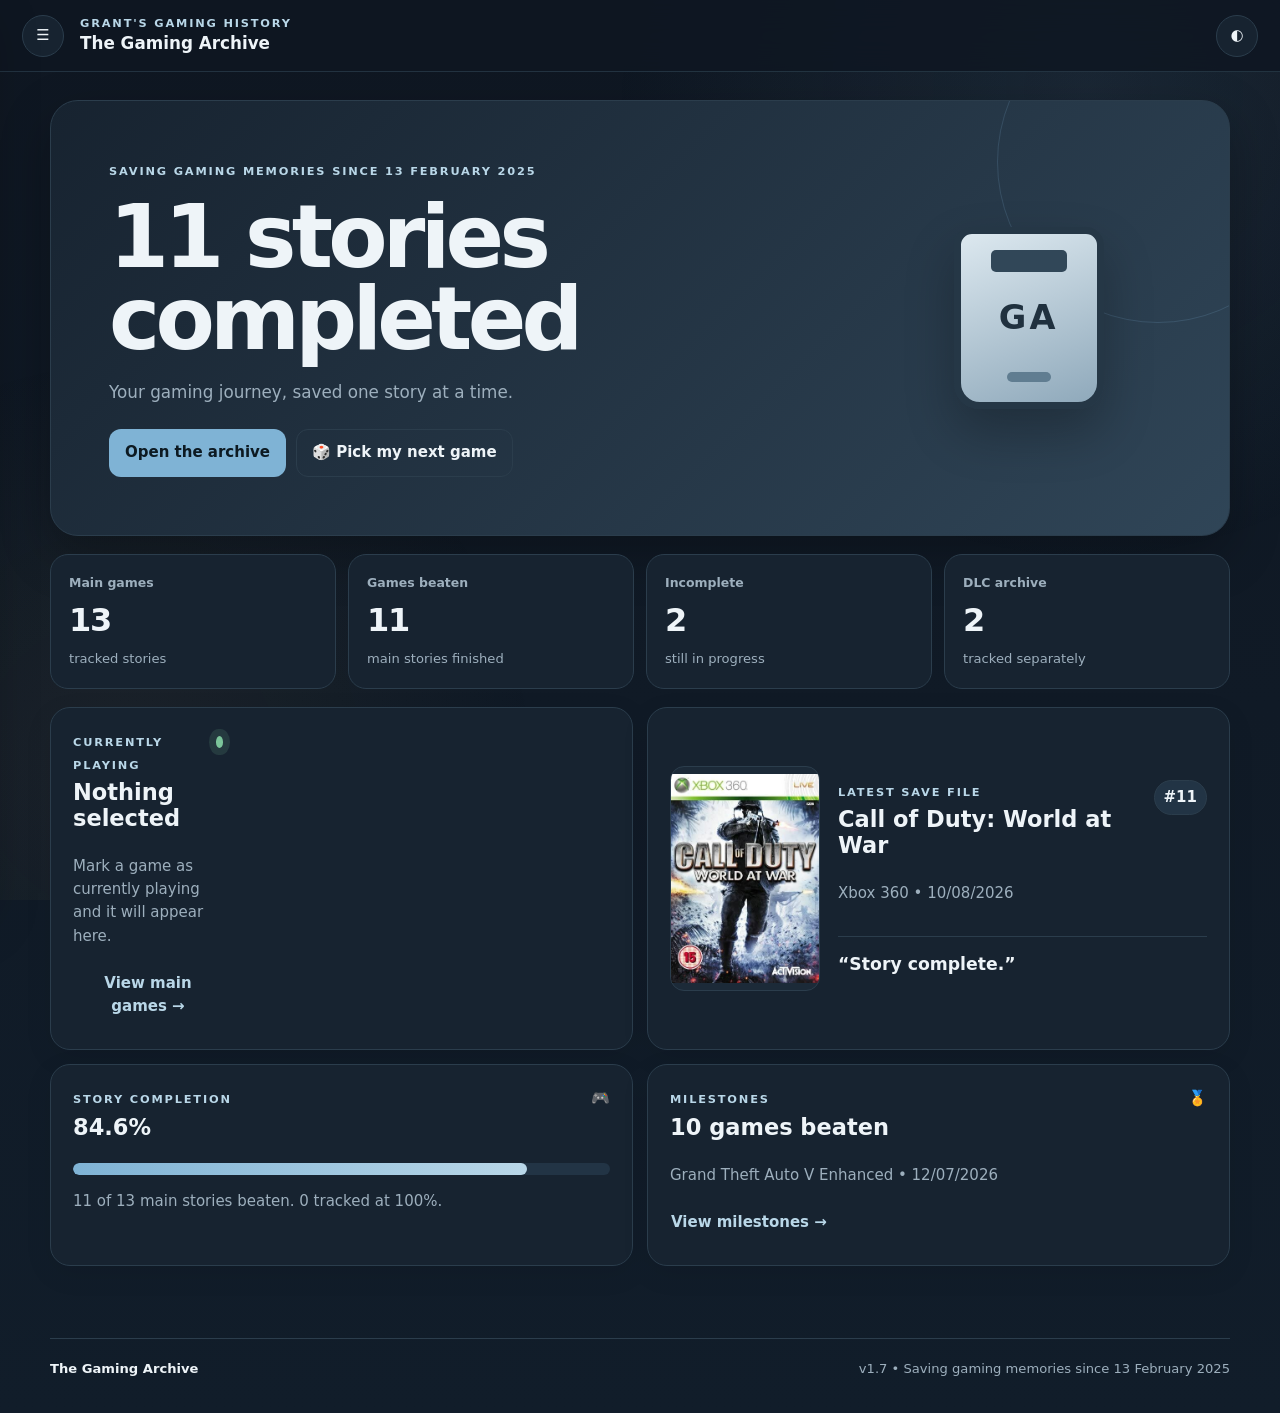
==== index.html @ 4451a650 "Add files via upload" ====
<!doctype html>
<html lang="en">
<head>
  <meta charset="utf-8">
  <meta name="viewport" content="width=device-width,initial-scale=1,viewport-fit=cover">
  <meta name="theme-color" content="#0f1722">
  <meta name="apple-mobile-web-app-capable" content="yes">
  <meta name="apple-mobile-web-app-status-bar-style" content="black-translucent">
  <meta name="apple-mobile-web-app-title" content="Gaming Archive">
  <meta name="description" content="Grant's personal gaming history, completions, memories and milestones.">
  <title>The Gaming Archive v1.7</title>
  <link rel="manifest" href="./manifest.webmanifest">
  <link rel="icon" href="./icon-192.png">
  <link rel="apple-touch-icon" href="./icon-192.png">
  <link rel="stylesheet" href="./styles.css">
</head>
<body>
<div class="ambient"></div>
<header class="topbar">
  <button id="menuBtn" class="round-btn" aria-label="Open menu">☰</button>
  <div class="brand">
    <span>GRANT'S GAMING HISTORY</span>
    <strong>The Gaming Archive</strong>
  </div>
  <button id="themeBtn" class="round-btn" aria-label="Toggle theme">◐</button>
</header>

<aside id="drawer" class="drawer" aria-label="Archive navigation">
  <div class="drawer-head"><span class="drawer-icon">💾</span><div><strong>The Gaming Archive</strong><small>Version 1.7</small></div></div>
  <button data-page="home">🕹️ Archive Home</button>
  <button data-page="games">🎮 Main Games</button>
  <button data-page="dlc">🧩 DLC Archive</button>
  <button data-page="progress">📈 Progress Centre</button>
  <button data-page="milestones">🏅 Milestones</button>
  <button data-page="timeline">📅 Completion Timeline</button>
  <button data-page="memory">💾 Memory Card</button>
  <button data-page="hall">⭐ Hall of Fame</button>
  <button data-page="roulette">🎲 Backlog Roulette</button>
  <button data-page="add">＋ Add / Update</button>
  <button data-page="backup">⚙️ Backup & Sync</button>
</aside>
<div id="scrim" class="scrim"></div>

<main>
  <section id="home" class="page active">
    <article class="hero reveal">
      <div class="hero-copy">
        <span class="eyebrow">SAVING GAMING MEMORIES SINCE 13 FEBRUARY 2025</span>
        <h1><span id="headlineBeaten">0</span> stories completed</h1>
        <p id="headlineCopy">Your gaming journey, saved one story at a time.</p>
        <div class="hero-actions">
          <button class="primary-btn" data-go="games">Open the archive</button>
          <button class="ghost-btn" data-go="roulette">🎲 Pick my next game</button>
        </div>
      </div>
      <div class="hero-emblem" aria-hidden="true"><div class="memory-card-mark"><span>GA</span><i></i></div></div>
    </article>

    <div class="stat-grid reveal">
      <article><small>Main games</small><strong id="mainCount">0</strong><span>tracked stories</span></article>
      <article><small>Games beaten</small><strong id="beatenCount">0</strong><span>main stories finished</span></article>
      <article><small>Incomplete</small><strong id="incompleteCount">0</strong><span>still in progress</span></article>
      <article><small>DLC archive</small><strong id="dlcCount">0</strong><span>tracked separately</span></article>
    </div>

    <div class="home-grid reveal">
      <article class="panel focus-panel home-feature-card">
        <div id="playingCoverWrap" class="home-cover-wrap hidden"><img id="playingCover" class="home-cover" alt=""></div>
        <div class="home-feature-copy">
          <div class="panel-head"><div><span class="eyebrow">CURRENTLY PLAYING</span><h2 id="playingTitle">Nothing selected</h2></div><span class="status-dot live"></span></div>
          <p id="playingMeta" class="muted">Mark a game as currently playing and it will appear here.</p>
          <button class="text-btn" data-go="games">View main games →</button>
        </div>
      </article>

      <article class="panel save-panel home-feature-card">
        <div id="latestSaveCoverWrap" class="home-cover-wrap hidden"><img id="latestSaveCover" class="home-cover" alt=""></div>
        <div class="home-feature-copy">
          <div class="panel-head"><div><span class="eyebrow">LATEST SAVE FILE</span><h2 id="latestSaveTitle">No completed game yet</h2></div><span class="save-chip" id="latestSaveNumber">#—</span></div>
          <p id="latestSaveMeta" class="muted"></p>
          <blockquote id="latestSaveQuote">Story complete.</blockquote>
        </div>
      </article>
    </div>

    <div class="home-grid reveal">
      <article class="panel">
        <div class="panel-head"><div><span class="eyebrow">STORY COMPLETION</span><h2 id="homeCompletionPct">0%</h2></div><span>🎮</span></div>
        <div class="progress-track"><i id="homeCompletionBar"></i></div>
        <p id="homeCompletionText" class="muted"></p>
      </article>
      <article class="panel">
        <div class="panel-head"><div><span class="eyebrow">MILESTONES</span><h2 id="homeMilestoneTitle">First game beaten</h2></div><span>🏅</span></div>
        <p id="homeMilestoneMeta" class="muted"></p>
        <button class="text-btn" data-go="milestones">View milestones →</button>
      </article>
    </div>
  </section>

  <section id="games" class="page">
    <div class="page-title"><div><span class="eyebrow">THE PLAYER</span><h1>Main Games</h1><p>Only main games count towards story totals, milestones and Save Files.</p></div></div>
    <div class="toolbar">
      <input id="gameSearch" type="search" placeholder="Search games, series or platform…" aria-label="Search main games">
      <select id="gameStatusFilter" aria-label="Filter by status"><option value="">All statuses</option><option>Beaten</option><option>Incomplete</option><option>Not Started</option><option>Completed</option></select>
    </div>
    <div id="platformTabs" class="platform-tabs"></div>
    <div id="gameSections"></div>
  </section>

  <section id="dlc" class="page">
    <div class="page-title"><div><span class="eyebrow">SEPARATE FROM MAIN GAME STATS</span><h1>DLC Archive</h1><p>Expansions and add-ons live here and never inflate your main-game totals.</p></div></div>
    <div id="dlcSummary" class="stat-grid compact"></div>
    <div id="dlcList" class="card-list"></div>
  </section>

  <section id="progress" class="page">
    <div class="page-title"><div><span class="eyebrow">THE NUMBERS BEHIND THE JOURNEY</span><h1>Progress Centre</h1><p>Story progress, platforms, formats, franchises and yearly completions.</p></div></div>
    <div class="progress-layout">
      <article class="panel big-metric"><span class="eyebrow">STORY COMPLETION</span><div class="ring" id="completionRing"><div><strong id="progressPct">0%</strong><span>beaten</span></div></div><p id="progressStoryText" class="muted"></p></article>
      <article class="panel"><span class="eyebrow">DLC PROGRESS</span><h2 id="dlcPct">0%</h2><div class="progress-track"><i id="dlcProgressBar"></i></div><p id="dlcProgressText" class="muted"></p></article>
    </div>
    <article class="panel chart-panel"><div class="panel-head"><div><span class="eyebrow">PLATFORM PROGRESS</span><h2>Main stories by platform</h2></div></div><div id="platformChart" class="bar-chart"></div></article>
    <div class="progress-layout">
      <article class="panel chart-panel"><span class="eyebrow">COMPLETIONS BY YEAR</span><h2>Stories finished</h2><div id="yearChart" class="bar-chart"></div></article>
      <article class="panel chart-panel"><span class="eyebrow">FORMAT MIX</span><h2>Physical vs digital</h2><div id="formatDonut" class="donut-wrap"></div></article>
    </div>
    <article class="panel chart-panel"><span class="eyebrow">FRANCHISE PROGRESS</span><h2>Series completion</h2><div id="franchiseChart" class="franchise-chart"></div></article>
  </section>

  <section id="milestones" class="page">
    <div class="page-title"><div><span class="eyebrow">STORIES WORTH MARKING</span><h1>Milestones</h1><p>Milestones use main games only. DLC never counts towards them.</p></div></div>
    <div id="milestoneList" class="milestone-grid"></div>
  </section>

  <section id="timeline" class="page">
    <div class="page-title"><div><span class="eyebrow">ROLL THE CREDITS</span><h1>Completion Timeline</h1><p>Every main story completion in date order.</p></div></div>
    <div id="timelineList" class="timeline"></div>
  </section>

  <section id="memory" class="page">
    <div class="page-title"><div><span class="eyebrow">THE MOMENTS THAT STAY</span><h1>Memory Card</h1><p>Not every game needs a memory slot. Only the ones you want to remember.</p></div></div>
    <div id="memoryList" class="memory-grid"></div>
  </section>

  <section id="hall" class="page">
    <div class="page-title"><div><span class="eyebrow">THE VERY BEST</span><h1>Hall of Fame</h1><p>Games that genuinely earned a permanent place in your gaming story.</p></div></div>
    <div id="hallList" class="hall-grid"></div>
  </section>

  <section id="roulette" class="page">
    <div class="page-title"><div><span class="eyebrow">CAN'T PICK?</span><h1>Backlog Roulette</h1><p>Let the archive choose from your unfinished main games.</p></div></div>
    <article class="roulette-card panel">
      <div class="roulette-orb">🎲</div>
      <span class="eyebrow">YOUR NEXT ADVENTURE</span>
      <h2 id="rouletteTitle">Ready when you are.</h2>
      <p id="rouletteMeta" class="muted">The draw only uses unfinished main games.</p>
      <button id="rouletteBtn" class="primary-btn">Roll the archive</button>
    </article>
  </section>

  <section id="add" class="page">
    <div class="page-title"><div><span class="eyebrow">LOCAL APP EDITS</span><h1>Add / Update</h1><p>Changes are saved on this device. Export a backup whenever you want to keep a copy.</p></div></div>
    <article class="panel form-panel">
      <form id="entryForm">
        <div class="form-grid">
          <label>Entry type<select name="type" id="entryType"><option value="game">Main Game</option><option value="dlc">DLC</option></select></label>
          <label>Title<input name="title" required placeholder="Game or DLC title"></label>
          <label>Series<input name="series" placeholder="e.g. Call of Duty"></label>
          <label>Platform<input name="platform" required placeholder="e.g. Xbox 360"></label>
          <label id="familyLabel">Platform family<select name="family"><option>PlayStation</option><option>Xbox</option><option>PC</option><option>Nintendo</option><option>Other</option></select></label>
          <label id="formatLabel">Format<select name="format"><option>Digital</option><option>Disc</option><option>Disc (PS4 Disc)</option><option>Not recorded</option></select></label>
          <label>Status<select name="status"><option>Not Started</option><option>Incomplete</option><option>Beaten</option><option>Completed</option></select></label>
          <label id="startedLabel">Started date<input name="startedDate" type="date"></label>
          <label>Completed date<input name="completedDate" type="date"></label>
          <label id="playingLabel" class="check-label"><input name="currentlyPlaying" type="checkbox"> Currently playing</label>
          <label id="parentLabel" class="hidden">Parent game<select name="parentGame" id="parentGameSelect"></select></label>
        </div>
        <label>Notes<textarea name="notes" rows="4" placeholder="Anything worth remembering…"></textarea></label>
        <div class="form-actions"><button class="primary-btn" type="submit">Save entry</button><button id="clearEntryForm" class="ghost-btn" type="button">Clear</button></div>
      </form>
    </article>
  </section>

  <section id="backup" class="page">
    <div class="page-title"><div><span class="eyebrow">KEEP YOUR ARCHIVE SAFE</span><h1>Backup & Sync</h1><p>The app works offline and stores edits locally in this browser.</p></div></div>
    <div class="backup-grid">
      <article class="panel"><span class="eyebrow">EXPORT</span><h2>Archive backup</h2><p class="muted">Download your full Gaming Archive as JSON.</p><button id="exportBtn" class="primary-btn">Export JSON</button></article>
      <article class="panel"><span class="eyebrow">IMPORT</span><h2>Restore backup</h2><p class="muted">Load a previously exported Gaming Archive backup.</p><label class="file-btn">Choose JSON<input id="importFile" type="file" accept="application/json,.json"></label></article>
      <article class="panel danger-panel"><span class="eyebrow">RESET</span><h2>Restore Version 1.7</h2><p class="muted">Removes local changes and reloads the original archive bundled with this version.</p><button id="resetBtn" class="danger-btn">Reset local archive</button></article>
    </div>
  </section>
</main>

<dialog id="gameDialog" class="game-dialog"><button class="dialog-close" aria-label="Close">×</button><div id="dialogContent"></div></dialog>
<div id="toast" class="toast" role="status"></div>

<footer><strong>The Gaming Archive</strong><span>v1.7 • Saving gaming memories since 13 February 2025</span></footer>

<script src="./data.js"></script>
<script src="./app.js"></script>
</body>
</html>
---- styles.css ----
:root{
  --bg:#0f1722;--bg2:#111d2a;--surface:#172330;--surface2:#1c2a38;--surface3:#223445;
  --text:#eef4f8;--muted:#9dafbd;--line:#2b3d4c;--accent:#7fb3d5;--accent2:#b9d7e8;
  --gold:#d7b46a;--good:#7bc59a;--warn:#e7c56d;--danger:#de7e7e;--shadow:0 18px 50px rgba(0,0,0,.26);
  --ps:#4c7fc7;--xbox:#69a85a;--pc:#9b84c7;--nintendo:#c96060;--other:#7d8b97;
}
body.light{
  --bg:#eef3f6;--bg2:#e5edf2;--surface:#ffffff;--surface2:#f6f9fb;--surface3:#edf3f6;
  --text:#162432;--muted:#617383;--line:#d6e0e7;--accent:#3e7599;--accent2:#5f8eac;
  --gold:#98752d;--shadow:0 14px 34px rgba(44,64,79,.12)
}
*{box-sizing:border-box}html{scroll-behavior:smooth}body{margin:0;background:linear-gradient(180deg,var(--bg),var(--bg2));color:var(--text);font:15px/1.55 Inter,ui-sans-serif,system-ui,-apple-system,BlinkMacSystemFont,"Segoe UI",sans-serif;min-height:100vh}
button,input,select,textarea{font:inherit}.ambient{position:fixed;inset:0;pointer-events:none;background:radial-gradient(circle at 85% 10%,rgba(127,179,213,.10),transparent 35%),radial-gradient(circle at 10% 85%,rgba(215,180,106,.06),transparent 30%);z-index:-1}
.topbar{position:sticky;top:0;z-index:30;height:72px;display:flex;align-items:center;gap:16px;padding:0 22px;background:color-mix(in srgb,var(--bg) 86%,transparent);backdrop-filter:blur(16px);border-bottom:1px solid color-mix(in srgb,var(--line) 74%,transparent)}
.brand{display:flex;flex-direction:column;line-height:1.15}.brand span,.eyebrow{font-size:.71rem;font-weight:800;letter-spacing:.16em;color:var(--accent2)}.brand strong{font-size:1.05rem;margin-top:4px}.round-btn{width:42px;height:42px;border-radius:50%;border:1px solid var(--line);background:var(--surface);color:var(--text);cursor:pointer}.topbar .round-btn:last-child{margin-left:auto}
.drawer{position:fixed;z-index:50;top:0;bottom:0;left:0;width:min(330px,86vw);padding:18px;background:var(--surface);border-right:1px solid var(--line);box-shadow:var(--shadow);transform:translateX(-105%);transition:.25s ease;overflow:auto}.drawer.open{transform:none}.drawer-head{display:flex;align-items:center;gap:12px;padding:8px 8px 18px;border-bottom:1px solid var(--line);margin-bottom:12px}.drawer-icon{font-size:1.7rem}.drawer-head div{display:flex;flex-direction:column}.drawer-head small{color:var(--muted);margin-top:2px}.drawer button{width:100%;text-align:left;border:0;background:transparent;color:var(--text);padding:12px 13px;border-radius:12px;cursor:pointer;margin:2px 0}.drawer button:hover,.drawer button.active{background:var(--surface3)}
.scrim{position:fixed;inset:0;background:rgba(0,0,0,.5);z-index:40;opacity:0;pointer-events:none;transition:.2s}.scrim.show{opacity:1;pointer-events:auto}
main{width:min(1180px,calc(100% - 32px));margin:28px auto 72px}.page{display:none}.page.active{display:block}.page-title{display:flex;align-items:flex-end;justify-content:space-between;gap:20px;margin:10px 0 22px}.page-title h1{font-size:clamp(2rem,6vw,3.6rem);letter-spacing:-.04em;margin:.15em 0 .15em}.page-title p{color:var(--muted);max-width:720px;margin:0}
.hero{display:grid;grid-template-columns:1.45fr .55fr;gap:28px;align-items:center;padding:clamp(28px,5vw,58px);background:linear-gradient(135deg,var(--surface),color-mix(in srgb,var(--surface2) 80%,var(--accent) 20%));border:1px solid var(--line);border-radius:28px;box-shadow:var(--shadow);overflow:hidden;position:relative}.hero:after{content:"";position:absolute;width:320px;height:320px;border:1px solid color-mix(in srgb,var(--accent) 18%,transparent);border-radius:50%;right:-90px;top:-100px}.hero h1{font-size:clamp(2.5rem,7vw,5.4rem);line-height:.95;letter-spacing:-.055em;margin:.16em 0 .22em;max-width:760px}.hero p{max-width:620px;color:var(--muted);font-size:1.05rem}.hero-actions{display:flex;gap:10px;flex-wrap:wrap;margin-top:24px}.hero-emblem{display:grid;place-items:center;min-height:220px;position:relative;z-index:1}.memory-card-mark{width:150px;height:182px;border-radius:18px 18px 26px 26px;background:linear-gradient(160deg,#dce8ef,#8fa9bb);border:7px solid #253746;box-shadow:0 24px 50px rgba(0,0,0,.24);position:relative;display:grid;place-items:center;color:#20313f;font-weight:900;font-size:2.1rem;letter-spacing:.1em}.memory-card-mark:before{content:"";position:absolute;top:16px;width:76px;height:22px;border-radius:5px;background:#314758}.memory-card-mark i{position:absolute;bottom:20px;width:44px;height:10px;border-radius:8px;background:#607d91}
.primary-btn,.ghost-btn,.danger-btn,.text-btn,.file-btn{border-radius:12px;padding:11px 15px;cursor:pointer;font-weight:800;border:1px solid transparent;display:inline-flex;align-items:center;justify-content:center;gap:8px;text-decoration:none}.primary-btn{background:var(--accent);color:#0d1a22}.ghost-btn{background:transparent;color:var(--text);border-color:var(--line)}.danger-btn{background:color-mix(in srgb,var(--danger) 20%,var(--surface));color:var(--danger);border-color:color-mix(in srgb,var(--danger) 40%,var(--line))}.text-btn{background:transparent;color:var(--accent2);padding:8px 0}.file-btn{background:var(--surface3);border-color:var(--line);color:var(--text);width:max-content}.file-btn input{display:none}
.stat-grid{display:grid;grid-template-columns:repeat(4,1fr);gap:12px;margin:18px 0}.stat-grid article{background:var(--surface);border:1px solid var(--line);border-radius:18px;padding:18px;display:flex;flex-direction:column}.stat-grid small{color:var(--muted);font-weight:700}.stat-grid strong{font-size:2rem;letter-spacing:-.04em;margin:4px 0}.stat-grid span{font-size:.82rem;color:var(--muted)}.stat-grid.compact{grid-template-columns:repeat(3,1fr)}
.home-grid,.progress-layout,.backup-grid{display:grid;grid-template-columns:repeat(2,1fr);gap:14px;margin:14px 0}.backup-grid{grid-template-columns:repeat(3,1fr)}.panel{background:var(--surface);border:1px solid var(--line);border-radius:20px;padding:22px;box-shadow:0 8px 28px rgba(0,0,0,.08)}.panel-head{display:flex;justify-content:space-between;align-items:flex-start;gap:14px}.panel h2{margin:.18em 0 .35em;line-height:1.15}.muted{color:var(--muted)}.status-dot{width:12px;height:12px;border-radius:50%;background:var(--muted);margin-top:6px}.status-dot.live{background:var(--good);box-shadow:0 0 0 7px color-mix(in srgb,var(--good) 14%,transparent)}.save-chip{border:1px solid var(--line);background:var(--surface3);padding:5px 9px;border-radius:999px;font-weight:800}.save-panel blockquote{margin:16px 0 0;padding:14px 0 0;border-top:1px solid var(--line);font-size:1.08rem;font-weight:800}.progress-track{height:12px;border-radius:999px;background:var(--surface3);overflow:hidden;margin:14px 0}.progress-track i{display:block;height:100%;width:0;background:linear-gradient(90deg,var(--accent),var(--accent2));border-radius:inherit;transition:width .5s ease}
.toolbar{display:flex;gap:10px;margin:0 0 16px}.toolbar input,.toolbar select,.form-grid input,.form-grid select,textarea{width:100%;background:var(--surface);color:var(--text);border:1px solid var(--line);border-radius:12px;padding:11px 12px;outline:none}.toolbar input:focus,.toolbar select:focus,.form-grid input:focus,.form-grid select:focus,textarea:focus{border-color:var(--accent)}.toolbar input{flex:1}.toolbar select{width:190px}
.platform-tabs{display:flex;gap:8px;overflow:auto;padding-bottom:6px;margin-bottom:16px}.platform-tabs button{white-space:nowrap;border:1px solid var(--line);background:var(--surface);color:var(--text);padding:9px 13px;border-radius:999px;cursor:pointer}.platform-tabs button.active{border-color:var(--accent);background:color-mix(in srgb,var(--accent) 18%,var(--surface))}
.platform-section{margin:18px 0 28px}.platform-heading{display:flex;align-items:center;justify-content:space-between;gap:12px;margin-bottom:10px}.platform-heading h2{margin:0}.platform-summary{color:var(--muted);font-size:.88rem}.game-grid{display:grid;grid-template-columns:repeat(3,1fr);gap:12px}.game-card{position:relative;background:var(--surface);border:1px solid var(--line);border-radius:18px;padding:18px;text-align:left;color:var(--text);cursor:pointer;overflow:hidden;min-height:165px}.game-card:hover{transform:translateY(-2px);border-color:color-mix(in srgb,var(--accent) 55%,var(--line))}.game-card:before{content:"";position:absolute;left:0;top:0;bottom:0;width:5px;background:var(--other)}.game-card.ps:before{background:var(--ps)}.game-card.xbox:before{background:var(--xbox)}.game-card.pc:before{background:var(--pc)}.game-card.nintendo:before{background:var(--nintendo)}.game-card h3{font-size:1.05rem;margin:12px 0 8px;line-height:1.25}.game-meta{color:var(--muted);font-size:.84rem}.badge-row{display:flex;gap:6px;flex-wrap:wrap}.badge{display:inline-flex;align-items:center;border-radius:999px;padding:4px 8px;background:var(--surface3);border:1px solid var(--line);font-size:.72rem;font-weight:800}.badge.good{color:var(--good)}.badge.warn{color:var(--warn)}.badge.live{color:var(--accent2)}
.card-list{display:grid;gap:12px}.dlc-card{display:grid;grid-template-columns:1.4fr 1fr auto;gap:18px;align-items:center;background:var(--surface);border:1px solid var(--line);border-radius:18px;padding:18px}.dlc-card h3{margin:0 0 4px}.dlc-link{color:var(--accent2)}
.big-metric{display:flex;flex-direction:column;align-items:center;text-align:center}.ring{width:190px;height:190px;border-radius:50%;display:grid;place-items:center;background:conic-gradient(var(--accent) 0deg,var(--surface3) 0deg);position:relative;margin:18px auto}.ring:after{content:"";position:absolute;inset:18px;background:var(--surface);border-radius:50%}.ring>div{position:relative;z-index:1;display:flex;flex-direction:column}.ring strong{font-size:2.3rem}.ring span{color:var(--muted)}.chart-panel{margin:14px 0}.bar-chart{display:grid;gap:12px;margin-top:18px}.bar-row{display:grid;grid-template-columns:minmax(105px,180px) 1fr 70px;align-items:center;gap:10px}.bar-label{white-space:nowrap;overflow:hidden;text-overflow:ellipsis}.bar-rail{height:10px;background:var(--surface3);border-radius:999px;overflow:hidden}.bar-fill{height:100%;border-radius:999px;background:linear-gradient(90deg,var(--accent),var(--accent2))}.bar-value{text-align:right;color:var(--muted);font-size:.84rem}.donut-wrap{display:grid;place-items:center;min-height:230px}.donut{width:176px;height:176px;border-radius:50%;display:grid;place-items:center;position:relative}.donut:after{content:"";position:absolute;inset:26px;background:var(--surface);border-radius:50%}.donut-label{position:relative;z-index:1;text-align:center}.donut-label strong{font-size:2rem}.donut-legend{display:flex;gap:12px;flex-wrap:wrap;justify-content:center;margin-top:14px}.legend-dot{width:10px;height:10px;border-radius:50%;display:inline-block;margin-right:6px}.franchise-chart{display:grid;gap:12px;margin-top:18px}.franchise-row{display:grid;grid-template-columns:minmax(130px,220px) 1fr 70px;gap:12px;align-items:center}
.milestone-grid{display:grid;grid-template-columns:repeat(2,1fr);gap:14px}.milestone-card{background:var(--surface);border:1px solid var(--line);border-radius:20px;padding:22px;position:relative}.milestone-card.done{border-color:color-mix(in srgb,var(--gold) 45%,var(--line));background:linear-gradient(145deg,var(--surface),color-mix(in srgb,var(--gold) 8%,var(--surface)))}.milestone-card .milestone-number{font-size:2.5rem;font-weight:900;color:var(--gold)}.milestone-card h3{margin:4px 0}.milestone-card.waiting{opacity:.68}
.timeline{position:relative;margin-left:8px}.timeline:before{content:"";position:absolute;left:10px;top:4px;bottom:4px;width:2px;background:var(--line)}.timeline-item{position:relative;margin-left:36px;padding:0 0 28px}.timeline-item:before{content:"";position:absolute;left:-32px;top:6px;width:12px;height:12px;border-radius:50%;background:var(--accent);box-shadow:0 0 0 5px var(--bg)}.timeline-item h3{margin:2px 0}.timeline-item p{margin:2px 0;color:var(--muted)}
.memory-grid{display:grid;gap:16px}.memory-slot{background:linear-gradient(145deg,var(--surface),var(--surface2));border:1px solid var(--line);border-radius:24px;padding:clamp(22px,5vw,42px);position:relative;overflow:hidden}.memory-slot:after{content:"SAVE";position:absolute;right:22px;top:18px;font-size:4rem;font-weight:900;letter-spacing:.08em;color:color-mix(in srgb,var(--text) 4%,transparent)}.memory-slot h2{font-size:clamp(1.7rem,4vw,2.7rem);margin:.15em 0}.memory-slot p{max-width:760px;color:var(--muted)}.memory-quote{font-size:1.3rem;font-weight:900;color:var(--text);padding-top:16px;border-top:1px solid var(--line);margin-top:22px}
.hall-grid{display:grid;gap:16px}.hall-card{display:grid;grid-template-columns:110px 1fr;gap:22px;align-items:center;background:linear-gradient(145deg,var(--surface),color-mix(in srgb,var(--gold) 10%,var(--surface)));border:1px solid color-mix(in srgb,var(--gold) 44%,var(--line));border-radius:24px;padding:24px}.hall-rank{font-size:4rem;font-weight:900;color:var(--gold);text-align:center}.hall-card h2{margin:0}.rating{font-size:1.15rem;color:var(--gold);font-weight:900}.hall-card p{color:var(--muted)}
.roulette-card{max-width:720px;margin:24px auto;text-align:center;padding:clamp(28px,7vw,64px)}.roulette-orb{font-size:4rem;margin-bottom:14px}.roulette-card h2{font-size:clamp(2rem,6vw,4rem);margin:.2em 0}.roulette-card .primary-btn{margin-top:16px}
.form-panel{max-width:900px}.form-grid{display:grid;grid-template-columns:repeat(2,1fr);gap:14px;margin-bottom:14px}.form-grid label,form>label{display:flex;flex-direction:column;gap:6px;color:var(--muted);font-weight:700}.check-label{justify-content:flex-end;align-items:flex-start!important;padding-bottom:10px}.check-label input{width:auto!important}.hidden{display:none!important}.form-actions{display:flex;gap:10px;margin-top:16px}.danger-panel{border-color:color-mix(in srgb,var(--danger) 35%,var(--line))}
.game-dialog{width:min(760px,calc(100% - 28px));border:1px solid var(--line);border-radius:24px;background:var(--surface);color:var(--text);padding:0;box-shadow:var(--shadow)}.game-dialog::backdrop{background:rgba(0,0,0,.66);backdrop-filter:blur(4px)}.dialog-close{position:absolute;right:14px;top:12px;width:38px;height:38px;border-radius:50%;border:1px solid var(--line);background:var(--surface3);color:var(--text);font-size:1.5rem;cursor:pointer}.dialog-body{padding:30px}.dialog-body h2{font-size:2rem;margin:.2em 0}.detail-grid{display:grid;grid-template-columns:repeat(2,1fr);gap:10px;margin:20px 0}.detail-grid div{background:var(--surface2);border:1px solid var(--line);border-radius:14px;padding:12px}.detail-grid small{display:block;color:var(--muted)}.detail-grid strong{display:block;margin-top:3px}.toast{position:fixed;left:50%;bottom:28px;transform:translate(-50%,30px);opacity:0;background:var(--text);color:var(--bg);padding:10px 15px;border-radius:999px;font-weight:800;z-index:80;transition:.2s}.toast.show{opacity:1;transform:translate(-50%,0)}
footer{width:min(1180px,calc(100% - 32px));margin:0 auto 34px;padding-top:20px;border-top:1px solid var(--line);display:flex;justify-content:space-between;color:var(--muted);font-size:.82rem}footer strong{color:var(--text)}
.reveal{animation:rise .38s ease both}@keyframes rise{from{opacity:0;transform:translateY(8px)}to{opacity:1;transform:none}}
@media(max-width:900px){.hero{grid-template-columns:1fr}.hero-emblem{display:none}.stat-grid{grid-template-columns:repeat(2,1fr)}.home-grid,.progress-layout,.backup-grid{grid-template-columns:1fr}.game-grid{grid-template-columns:repeat(2,1fr)}.milestone-grid{grid-template-columns:1fr}.dlc-card{grid-template-columns:1fr}.hall-card{grid-template-columns:80px 1fr}.backup-grid{grid-template-columns:1fr}}
@media(max-width:620px){main{width:min(100% - 20px,1180px);margin-top:18px}.topbar{height:64px;padding:0 12px}.brand strong{font-size:.96rem}.brand span{font-size:.62rem}.hero{padding:26px 20px;border-radius:22px}.hero h1{font-size:3rem}.stat-grid{gap:8px}.stat-grid article{padding:14px}.stat-grid strong{font-size:1.7rem}.home-grid{gap:10px}.panel{padding:17px;border-radius:17px}.game-grid{grid-template-columns:1fr}.toolbar{flex-direction:column}.toolbar select{width:100%}.platform-heading{align-items:flex-start;flex-direction:column}.form-grid{grid-template-columns:1fr}.bar-row,.franchise-row{grid-template-columns:100px 1fr 54px;font-size:.86rem}.hall-card{grid-template-columns:1fr}.hall-rank{text-align:left}.page-title h1{font-size:2.35rem}.detail-grid{grid-template-columns:1fr}footer{flex-direction:column;gap:4px}.memory-slot:after{font-size:2.8rem}}


/* v1.4 cover art */
.game-card{padding:0;display:flex;flex-direction:column;min-height:0}
.game-card:before{z-index:3}
.game-cover{display:block;width:100%;aspect-ratio:16/10;object-fit:cover;background:var(--surface2);border-bottom:1px solid var(--line)}
.cover-placeholder{display:grid;place-items:center;font-size:2rem;color:var(--muted)}
.game-card-copy{padding:16px 18px 18px}
.game-card h3{margin:12px 0 8px}
.detail-with-cover{display:grid;grid-template-columns:minmax(170px,260px) 1fr;gap:26px;align-items:start}
.detail-cover-wrap{position:sticky;top:0}
.detail-cover{display:block;width:100%;border-radius:16px;border:1px solid var(--line);box-shadow:0 14px 35px rgba(0,0,0,.18)}
.detail-cover.cover-placeholder{aspect-ratio:2/3;min-height:260px}
.dlc-card.has-cover{grid-template-columns:88px 1.4fr 1fr auto}
.dlc-cover{width:88px;aspect-ratio:2/3;object-fit:cover;border-radius:10px;border:1px solid var(--line);background:var(--surface2)}
.dlc-cover.cover-placeholder{display:grid;place-items:center;font-size:1.5rem}
@media(max-width:700px){
  .detail-with-cover{grid-template-columns:1fr}
  .detail-cover-wrap{position:static}
  .detail-cover{max-width:240px;margin:0 auto}
  .dlc-card.has-cover{grid-template-columns:72px 1fr}
  .dlc-card.has-cover .muted,.dlc-card.has-cover .dlc-edit{grid-column:2}
  .dlc-cover{width:72px}
}

/* v1.5 dashboard cover art */
.home-feature-card{display:grid;grid-template-columns:112px minmax(0,1fr);gap:18px;align-items:stretch;overflow:hidden}
.home-cover-wrap{align-self:stretch;min-height:164px}
.home-cover{display:block;width:100%;height:100%;min-height:164px;object-fit:cover;border-radius:13px;border:1px solid var(--line);background:var(--surface2)}
.home-feature-copy{min-width:0;display:flex;flex-direction:column;justify-content:center}
.home-feature-copy .text-btn{align-self:flex-start}
@media(max-width:580px){
  .home-feature-card{grid-template-columns:86px minmax(0,1fr);gap:14px}
  .home-cover-wrap,.home-cover{min-height:132px}
}


/* v1.6 cover art sizing fix
   Box art is portrait artwork, so never crop it into landscape cards. */
.game-card{
  display:grid;
  grid-template-columns:132px minmax(0,1fr);
  align-items:stretch;
  padding:0;
  overflow:hidden;
}
.game-card .game-cover{
  width:100%;
  height:100%;
  min-height:210px;
  aspect-ratio:2/3;
  object-fit:contain;
  object-position:center;
  background:var(--surface2);
  border:0;
  border-right:1px solid var(--line);
  border-radius:0;
}
.game-card .game-card-copy{
  padding:18px 18px 20px;
  align-self:center;
}
.game-card .cover-placeholder{
  min-height:210px;
}

.home-feature-card{
  grid-template-columns:150px minmax(0,1fr);
  align-items:center;
}
.home-cover-wrap{
  min-height:0;
  align-self:center;
}
.home-cover{
  width:100%;
  height:auto;
  min-height:0;
  max-height:320px;
  aspect-ratio:2/3;
  object-fit:contain;
  object-position:center;
  background:var(--surface2);
  border-radius:14px;
}

.detail-cover{
  width:100%;
  height:auto;
  aspect-ratio:2/3;
  object-fit:contain;
  object-position:center;
  background:var(--surface2);
}

.dlc-cover{
  width:88px;
  height:auto;
  aspect-ratio:2/3;
  object-fit:contain;
  object-position:center;
  background:var(--surface2);
}

@media(max-width:760px){
  .game-card{
    grid-template-columns:108px minmax(0,1fr);
  }
  .game-card .game-cover,
  .game-card .cover-placeholder{
    min-height:172px;
  }
  .home-feature-card{
    grid-template-columns:112px minmax(0,1fr);
  }
  .home-cover{
    max-height:250px;
  }
}

@media(max-width:520px){
  .game-card{
    grid-template-columns:92px minmax(0,1fr);
  }
  .game-card .game-cover,
  .game-card .cover-placeholder{
    min-height:148px;
  }
  .game-card .game-card-copy{
    padding:14px 14px 16px;
  }
  .home-feature-card{
    grid-template-columns:96px minmax(0,1fr);
    gap:14px;
  }
  .home-cover{
    max-height:220px;
  }
}
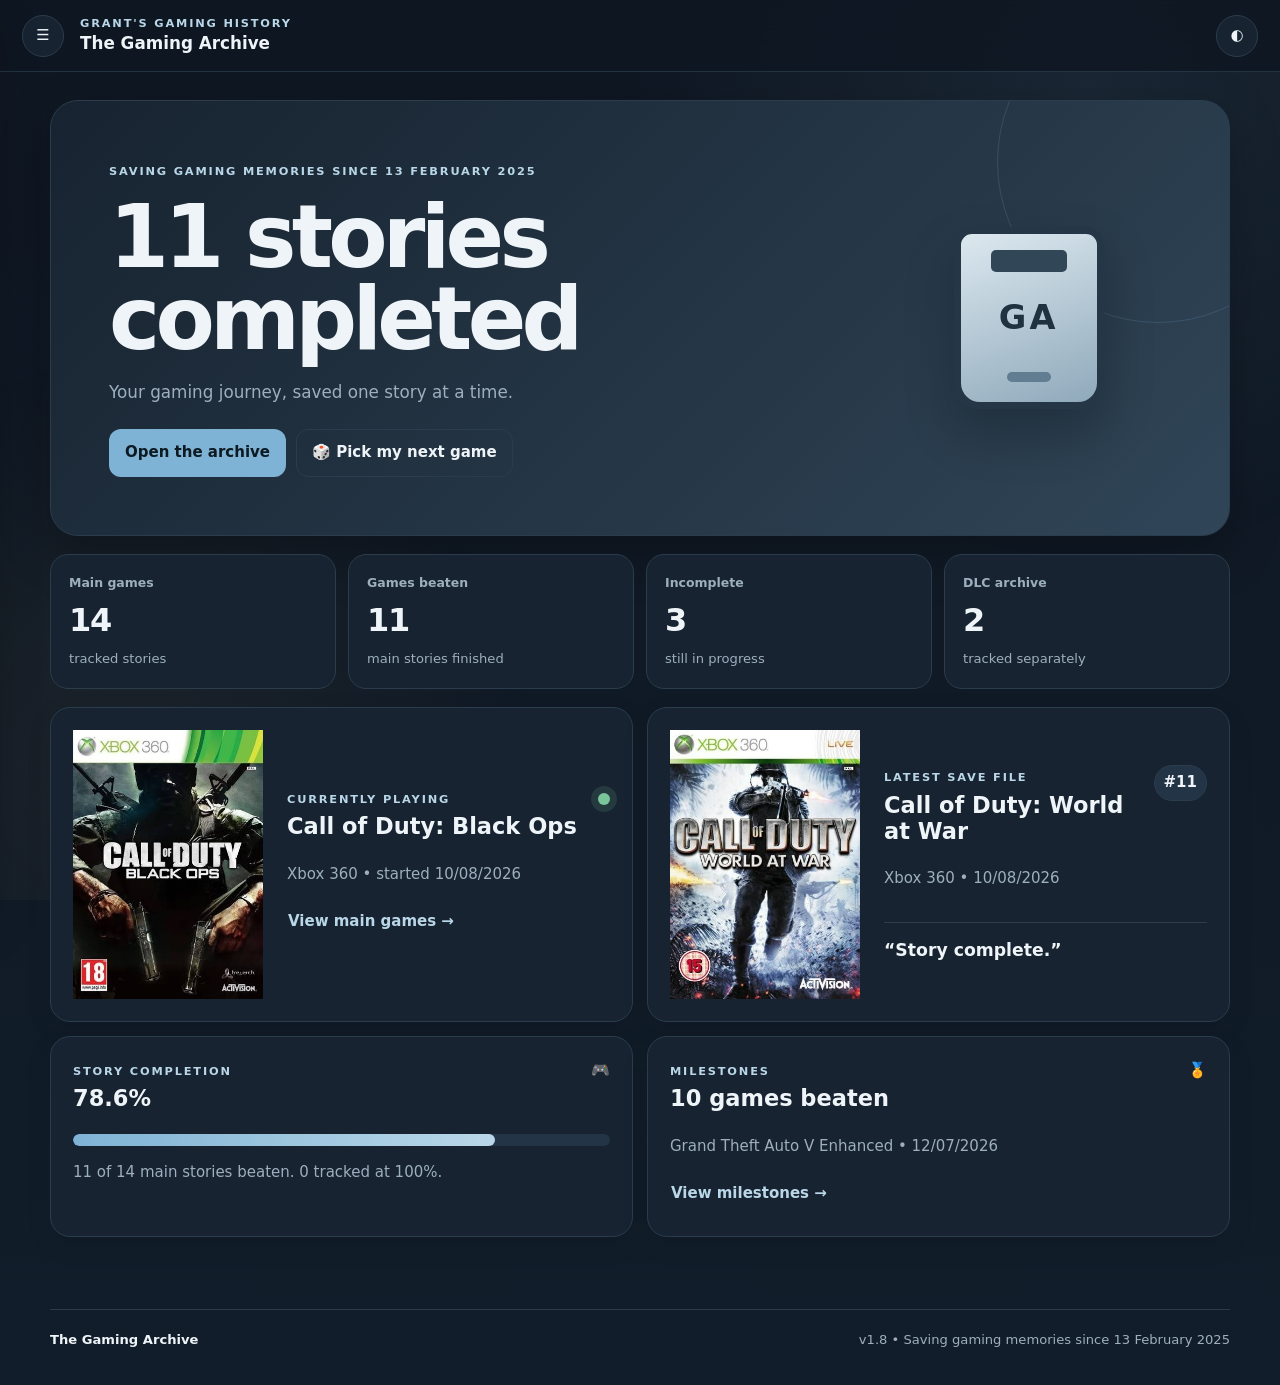
==== commit d5ec43a9: "Restore clean borderless cover layout" ====
--- a/index.html
+++ b/index.html
@@ -8,195 +8,45 @@
   <meta name="apple-mobile-web-app-status-bar-style" content="black-translucent">
   <meta name="apple-mobile-web-app-title" content="Gaming Archive">
   <meta name="description" content="Grant's personal gaming history, completions, memories and milestones.">
-  <title>The Gaming Archive v1.7</title>
+  <title>The Gaming Archive v1.8</title>
   <link rel="manifest" href="./manifest.webmanifest">
   <link rel="icon" href="./icon-192.png">
   <link rel="apple-touch-icon" href="./icon-192.png">
   <link rel="stylesheet" href="./styles.css">
+  <link rel="stylesheet" href="./cover-fix.css">
 </head>
 <body>
 <div class="ambient"></div>
 <header class="topbar">
   <button id="menuBtn" class="round-btn" aria-label="Open menu">☰</button>
-  <div class="brand">
-    <span>GRANT'S GAMING HISTORY</span>
-    <strong>The Gaming Archive</strong>
-  </div>
+  <div class="brand"><span>GRANT'S GAMING HISTORY</span><strong>The Gaming Archive</strong></div>
   <button id="themeBtn" class="round-btn" aria-label="Toggle theme">◐</button>
 </header>
-
 <aside id="drawer" class="drawer" aria-label="Archive navigation">
-  <div class="drawer-head"><span class="drawer-icon">💾</span><div><strong>The Gaming Archive</strong><small>Version 1.7</small></div></div>
-  <button data-page="home">🕹️ Archive Home</button>
-  <button data-page="games">🎮 Main Games</button>
-  <button data-page="dlc">🧩 DLC Archive</button>
-  <button data-page="progress">📈 Progress Centre</button>
-  <button data-page="milestones">🏅 Milestones</button>
-  <button data-page="timeline">📅 Completion Timeline</button>
-  <button data-page="memory">💾 Memory Card</button>
-  <button data-page="hall">⭐ Hall of Fame</button>
-  <button data-page="roulette">🎲 Backlog Roulette</button>
-  <button data-page="add">＋ Add / Update</button>
-  <button data-page="backup">⚙️ Backup & Sync</button>
-</aside>
-<div id="scrim" class="scrim"></div>
-
+  <div class="drawer-head"><span class="drawer-icon">💾</span><div><strong>The Gaming Archive</strong><small>Version 1.8</small></div></div>
+  <button data-page="home">🕹️ Archive Home</button><button data-page="games">🎮 Main Games</button><button data-page="dlc">🧩 DLC Archive</button><button data-page="progress">📈 Progress Centre</button><button data-page="milestones">🏅 Milestones</button><button data-page="timeline">📅 Completion Timeline</button><button data-page="memory">💾 Memory Card</button><button data-page="hall">⭐ Hall of Fame</button><button data-page="roulette">🎲 Backlog Roulette</button><button data-page="add">＋ Add / Update</button><button data-page="backup">⚙️ Backup & Sync</button>
+</aside><div id="scrim" class="scrim"></div>
 <main>
-  <section id="home" class="page active">
-    <article class="hero reveal">
-      <div class="hero-copy">
-        <span class="eyebrow">SAVING GAMING MEMORIES SINCE 13 FEBRUARY 2025</span>
-        <h1><span id="headlineBeaten">0</span> stories completed</h1>
-        <p id="headlineCopy">Your gaming journey, saved one story at a time.</p>
-        <div class="hero-actions">
-          <button class="primary-btn" data-go="games">Open the archive</button>
-          <button class="ghost-btn" data-go="roulette">🎲 Pick my next game</button>
-        </div>
-      </div>
-      <div class="hero-emblem" aria-hidden="true"><div class="memory-card-mark"><span>GA</span><i></i></div></div>
-    </article>
-
-    <div class="stat-grid reveal">
-      <article><small>Main games</small><strong id="mainCount">0</strong><span>tracked stories</span></article>
-      <article><small>Games beaten</small><strong id="beatenCount">0</strong><span>main stories finished</span></article>
-      <article><small>Incomplete</small><strong id="incompleteCount">0</strong><span>still in progress</span></article>
-      <article><small>DLC archive</small><strong id="dlcCount">0</strong><span>tracked separately</span></article>
-    </div>
-
-    <div class="home-grid reveal">
-      <article class="panel focus-panel home-feature-card">
-        <div id="playingCoverWrap" class="home-cover-wrap hidden"><img id="playingCover" class="home-cover" alt=""></div>
-        <div class="home-feature-copy">
-          <div class="panel-head"><div><span class="eyebrow">CURRENTLY PLAYING</span><h2 id="playingTitle">Nothing selected</h2></div><span class="status-dot live"></span></div>
-          <p id="playingMeta" class="muted">Mark a game as currently playing and it will appear here.</p>
-          <button class="text-btn" data-go="games">View main games →</button>
-        </div>
-      </article>
-
-      <article class="panel save-panel home-feature-card">
-        <div id="latestSaveCoverWrap" class="home-cover-wrap hidden"><img id="latestSaveCover" class="home-cover" alt=""></div>
-        <div class="home-feature-copy">
-          <div class="panel-head"><div><span class="eyebrow">LATEST SAVE FILE</span><h2 id="latestSaveTitle">No completed game yet</h2></div><span class="save-chip" id="latestSaveNumber">#—</span></div>
-          <p id="latestSaveMeta" class="muted"></p>
-          <blockquote id="latestSaveQuote">Story complete.</blockquote>
-        </div>
-      </article>
-    </div>
-
-    <div class="home-grid reveal">
-      <article class="panel">
-        <div class="panel-head"><div><span class="eyebrow">STORY COMPLETION</span><h2 id="homeCompletionPct">0%</h2></div><span>🎮</span></div>
-        <div class="progress-track"><i id="homeCompletionBar"></i></div>
-        <p id="homeCompletionText" class="muted"></p>
-      </article>
-      <article class="panel">
-        <div class="panel-head"><div><span class="eyebrow">MILESTONES</span><h2 id="homeMilestoneTitle">First game beaten</h2></div><span>🏅</span></div>
-        <p id="homeMilestoneMeta" class="muted"></p>
-        <button class="text-btn" data-go="milestones">View milestones →</button>
-      </article>
-    </div>
-  </section>
-
-  <section id="games" class="page">
-    <div class="page-title"><div><span class="eyebrow">THE PLAYER</span><h1>Main Games</h1><p>Only main games count towards story totals, milestones and Save Files.</p></div></div>
-    <div class="toolbar">
-      <input id="gameSearch" type="search" placeholder="Search games, series or platform…" aria-label="Search main games">
-      <select id="gameStatusFilter" aria-label="Filter by status"><option value="">All statuses</option><option>Beaten</option><option>Incomplete</option><option>Not Started</option><option>Completed</option></select>
-    </div>
-    <div id="platformTabs" class="platform-tabs"></div>
-    <div id="gameSections"></div>
-  </section>
-
-  <section id="dlc" class="page">
-    <div class="page-title"><div><span class="eyebrow">SEPARATE FROM MAIN GAME STATS</span><h1>DLC Archive</h1><p>Expansions and add-ons live here and never inflate your main-game totals.</p></div></div>
-    <div id="dlcSummary" class="stat-grid compact"></div>
-    <div id="dlcList" class="card-list"></div>
-  </section>
-
-  <section id="progress" class="page">
-    <div class="page-title"><div><span class="eyebrow">THE NUMBERS BEHIND THE JOURNEY</span><h1>Progress Centre</h1><p>Story progress, platforms, formats, franchises and yearly completions.</p></div></div>
-    <div class="progress-layout">
-      <article class="panel big-metric"><span class="eyebrow">STORY COMPLETION</span><div class="ring" id="completionRing"><div><strong id="progressPct">0%</strong><span>beaten</span></div></div><p id="progressStoryText" class="muted"></p></article>
-      <article class="panel"><span class="eyebrow">DLC PROGRESS</span><h2 id="dlcPct">0%</h2><div class="progress-track"><i id="dlcProgressBar"></i></div><p id="dlcProgressText" class="muted"></p></article>
-    </div>
-    <article class="panel chart-panel"><div class="panel-head"><div><span class="eyebrow">PLATFORM PROGRESS</span><h2>Main stories by platform</h2></div></div><div id="platformChart" class="bar-chart"></div></article>
-    <div class="progress-layout">
-      <article class="panel chart-panel"><span class="eyebrow">COMPLETIONS BY YEAR</span><h2>Stories finished</h2><div id="yearChart" class="bar-chart"></div></article>
-      <article class="panel chart-panel"><span class="eyebrow">FORMAT MIX</span><h2>Physical vs digital</h2><div id="formatDonut" class="donut-wrap"></div></article>
-    </div>
-    <article class="panel chart-panel"><span class="eyebrow">FRANCHISE PROGRESS</span><h2>Series completion</h2><div id="franchiseChart" class="franchise-chart"></div></article>
-  </section>
-
-  <section id="milestones" class="page">
-    <div class="page-title"><div><span class="eyebrow">STORIES WORTH MARKING</span><h1>Milestones</h1><p>Milestones use main games only. DLC never counts towards them.</p></div></div>
-    <div id="milestoneList" class="milestone-grid"></div>
-  </section>
-
-  <section id="timeline" class="page">
-    <div class="page-title"><div><span class="eyebrow">ROLL THE CREDITS</span><h1>Completion Timeline</h1><p>Every main story completion in date order.</p></div></div>
-    <div id="timelineList" class="timeline"></div>
-  </section>
-
-  <section id="memory" class="page">
-    <div class="page-title"><div><span class="eyebrow">THE MOMENTS THAT STAY</span><h1>Memory Card</h1><p>Not every game needs a memory slot. Only the ones you want to remember.</p></div></div>
-    <div id="memoryList" class="memory-grid"></div>
-  </section>
-
-  <section id="hall" class="page">
-    <div class="page-title"><div><span class="eyebrow">THE VERY BEST</span><h1>Hall of Fame</h1><p>Games that genuinely earned a permanent place in your gaming story.</p></div></div>
-    <div id="hallList" class="hall-grid"></div>
-  </section>
-
-  <section id="roulette" class="page">
-    <div class="page-title"><div><span class="eyebrow">CAN'T PICK?</span><h1>Backlog Roulette</h1><p>Let the archive choose from your unfinished main games.</p></div></div>
-    <article class="roulette-card panel">
-      <div class="roulette-orb">🎲</div>
-      <span class="eyebrow">YOUR NEXT ADVENTURE</span>
-      <h2 id="rouletteTitle">Ready when you are.</h2>
-      <p id="rouletteMeta" class="muted">The draw only uses unfinished main games.</p>
-      <button id="rouletteBtn" class="primary-btn">Roll the archive</button>
-    </article>
-  </section>
-
-  <section id="add" class="page">
-    <div class="page-title"><div><span class="eyebrow">LOCAL APP EDITS</span><h1>Add / Update</h1><p>Changes are saved on this device. Export a backup whenever you want to keep a copy.</p></div></div>
-    <article class="panel form-panel">
-      <form id="entryForm">
-        <div class="form-grid">
-          <label>Entry type<select name="type" id="entryType"><option value="game">Main Game</option><option value="dlc">DLC</option></select></label>
-          <label>Title<input name="title" required placeholder="Game or DLC title"></label>
-          <label>Series<input name="series" placeholder="e.g. Call of Duty"></label>
-          <label>Platform<input name="platform" required placeholder="e.g. Xbox 360"></label>
-          <label id="familyLabel">Platform family<select name="family"><option>PlayStation</option><option>Xbox</option><option>PC</option><option>Nintendo</option><option>Other</option></select></label>
-          <label id="formatLabel">Format<select name="format"><option>Digital</option><option>Disc</option><option>Disc (PS4 Disc)</option><option>Not recorded</option></select></label>
-          <label>Status<select name="status"><option>Not Started</option><option>Incomplete</option><option>Beaten</option><option>Completed</option></select></label>
-          <label id="startedLabel">Started date<input name="startedDate" type="date"></label>
-          <label>Completed date<input name="completedDate" type="date"></label>
-          <label id="playingLabel" class="check-label"><input name="currentlyPlaying" type="checkbox"> Currently playing</label>
-          <label id="parentLabel" class="hidden">Parent game<select name="parentGame" id="parentGameSelect"></select></label>
-        </div>
-        <label>Notes<textarea name="notes" rows="4" placeholder="Anything worth remembering…"></textarea></label>
-        <div class="form-actions"><button class="primary-btn" type="submit">Save entry</button><button id="clearEntryForm" class="ghost-btn" type="button">Clear</button></div>
-      </form>
-    </article>
-  </section>
-
-  <section id="backup" class="page">
-    <div class="page-title"><div><span class="eyebrow">KEEP YOUR ARCHIVE SAFE</span><h1>Backup & Sync</h1><p>The app works offline and stores edits locally in this browser.</p></div></div>
-    <div class="backup-grid">
-      <article class="panel"><span class="eyebrow">EXPORT</span><h2>Archive backup</h2><p class="muted">Download your full Gaming Archive as JSON.</p><button id="exportBtn" class="primary-btn">Export JSON</button></article>
-      <article class="panel"><span class="eyebrow">IMPORT</span><h2>Restore backup</h2><p class="muted">Load a previously exported Gaming Archive backup.</p><label class="file-btn">Choose JSON<input id="importFile" type="file" accept="application/json,.json"></label></article>
-      <article class="panel danger-panel"><span class="eyebrow">RESET</span><h2>Restore Version 1.7</h2><p class="muted">Removes local changes and reloads the original archive bundled with this version.</p><button id="resetBtn" class="danger-btn">Reset local archive</button></article>
-    </div>
-  </section>
+<section id="home" class="page active">
+<article class="hero reveal"><div class="hero-copy"><span class="eyebrow">SAVING GAMING MEMORIES SINCE 13 FEBRUARY 2025</span><h1><span id="headlineBeaten">0</span> stories completed</h1><p id="headlineCopy">Your gaming journey, saved one story at a time.</p><div class="hero-actions"><button class="primary-btn" data-go="games">Open the archive</button><button class="ghost-btn" data-go="roulette">🎲 Pick my next game</button></div></div><div class="hero-emblem" aria-hidden="true"><div class="memory-card-mark"><span>GA</span><i></i></div></div></article>
+<div class="stat-grid reveal"><article><small>Main games</small><strong id="mainCount">0</strong><span>tracked stories</span></article><article><small>Games beaten</small><strong id="beatenCount">0</strong><span>main stories finished</span></article><article><small>Incomplete</small><strong id="incompleteCount">0</strong><span>still in progress</span></article><article><small>DLC archive</small><strong id="dlcCount">0</strong><span>tracked separately</span></article></div>
+<div class="home-grid reveal">
+<article class="panel focus-panel home-feature-card"><div id="playingCoverWrap" class="home-cover-wrap hidden"><img id="playingCover" class="home-cover" alt=""></div><div class="home-feature-copy"><div class="panel-head"><div><span class="eyebrow">CURRENTLY PLAYING</span><h2 id="playingTitle">Nothing selected</h2></div><span class="status-dot live"></span></div><p id="playingMeta" class="muted">Mark a game as currently playing and it will appear here.</p><button class="text-btn" data-go="games">View main games →</button></div></article>
+<article class="panel save-panel home-feature-card"><div id="latestSaveCoverWrap" class="home-cover-wrap hidden"><img id="latestSaveCover" class="home-cover" alt=""></div><div class="home-feature-copy"><div class="panel-head"><div><span class="eyebrow">LATEST SAVE FILE</span><h2 id="latestSaveTitle">No completed game yet</h2></div><span class="save-chip" id="latestSaveNumber">#—</span></div><p id="latestSaveMeta" class="muted"></p><blockquote id="latestSaveQuote">Story complete.</blockquote></div></article></div>
+<div class="home-grid reveal"><article class="panel"><div class="panel-head"><div><span class="eyebrow">STORY COMPLETION</span><h2 id="homeCompletionPct">0%</h2></div><span>🎮</span></div><div class="progress-track"><i id="homeCompletionBar"></i></div><p id="homeCompletionText" class="muted"></p></article><article class="panel"><div class="panel-head"><div><span class="eyebrow">MILESTONES</span><h2 id="homeMilestoneTitle">First game beaten</h2></div><span>🏅</span></div><p id="homeMilestoneMeta" class="muted"></p><button class="text-btn" data-go="milestones">View milestones →</button></article></div>
+</section>
+<section id="games" class="page"><div class="page-title"><div><span class="eyebrow">THE PLAYER</span><h1>Main Games</h1><p>Only main games count towards story totals, milestones and Save Files.</p></div></div><div class="toolbar"><input id="gameSearch" type="search" placeholder="Search games, series or platform…" aria-label="Search main games"><select id="gameStatusFilter" aria-label="Filter by status"><option value="">All statuses</option><option>Beaten</option><option>Incomplete</option><option>Not Started</option><option>Completed</option></select></div><div id="platformTabs" class="platform-tabs"></div><div id="gameSections"></div></section>
+<section id="dlc" class="page"><div class="page-title"><div><span class="eyebrow">SEPARATE FROM MAIN GAME STATS</span><h1>DLC Archive</h1><p>Expansions and add-ons live here and never inflate your main-game totals.</p></div></div><div id="dlcSummary" class="stat-grid compact"></div><div id="dlcList" class="card-list"></div></section>
+<section id="progress" class="page"><div class="page-title"><div><span class="eyebrow">THE NUMBERS BEHIND THE JOURNEY</span><h1>Progress Centre</h1><p>Story progress, platforms, formats, franchises and yearly completions.</p></div></div><div class="progress-layout"><article class="panel big-metric"><span class="eyebrow">STORY COMPLETION</span><div class="ring" id="completionRing"><div><strong id="progressPct">0%</strong><span>beaten</span></div></div><p id="progressStoryText" class="muted"></p></article><article class="panel"><span class="eyebrow">DLC PROGRESS</span><h2 id="dlcPct">0%</h2><div class="progress-track"><i id="dlcProgressBar"></i></div><p id="dlcProgressText" class="muted"></p></article></div><article class="panel chart-panel"><div class="panel-head"><div><span class="eyebrow">PLATFORM PROGRESS</span><h2>Main stories by platform</h2></div></div><div id="platformChart" class="bar-chart"></div></article><div class="progress-layout"><article class="panel chart-panel"><span class="eyebrow">COMPLETIONS BY YEAR</span><h2>Stories finished</h2><div id="yearChart" class="bar-chart"></div></article><article class="panel chart-panel"><span class="eyebrow">FORMAT MIX</span><h2>Physical vs digital</h2><div id="formatDonut" class="donut-wrap"></div></article></div><article class="panel chart-panel"><span class="eyebrow">FRANCHISE PROGRESS</span><h2>Series completion</h2><div id="franchiseChart" class="franchise-chart"></div></article></section>
+<section id="milestones" class="page"><div class="page-title"><div><span class="eyebrow">STORIES WORTH MARKING</span><h1>Milestones</h1><p>Milestones use main games only. DLC never counts towards them.</p></div></div><div id="milestoneList" class="milestone-grid"></div></section>
+<section id="timeline" class="page"><div class="page-title"><div><span class="eyebrow">ROLL THE CREDITS</span><h1>Completion Timeline</h1><p>Every main story completion in date order.</p></div></div><div id="timelineList" class="timeline"></div></section>
+<section id="memory" class="page"><div class="page-title"><div><span class="eyebrow">THE MOMENTS THAT STAY</span><h1>Memory Card</h1><p>Not every game needs a memory slot. Only the ones you want to remember.</p></div></div><div id="memoryList" class="memory-grid"></div></section>
+<section id="hall" class="page"><div class="page-title"><div><span class="eyebrow">THE VERY BEST</span><h1>Hall of Fame</h1><p>Games that genuinely earned a permanent place in your gaming story.</p></div></div><div id="hallList" class="hall-grid"></div></section>
+<section id="roulette" class="page"><div class="page-title"><div><span class="eyebrow">CAN'T PICK?</span><h1>Backlog Roulette</h1><p>Let the archive choose from your unfinished main games.</p></div></div><article class="roulette-card panel"><div class="roulette-orb">🎲</div><span class="eyebrow">YOUR NEXT ADVENTURE</span><h2 id="rouletteTitle">Ready when you are.</h2><p id="rouletteMeta" class="muted">The draw only uses unfinished main games.</p><button id="rouletteBtn" class="primary-btn">Roll the archive</button></article></section>
+<section id="add" class="page"><div class="page-title"><div><span class="eyebrow">LOCAL APP EDITS</span><h1>Add / Update</h1><p>Changes are saved on this device. Export a backup whenever you want to keep a copy.</p></div></div><article class="panel form-panel"><form id="entryForm"><div class="form-grid"><label>Entry type<select name="type" id="entryType"><option value="game">Main Game</option><option value="dlc">DLC</option></select></label><label>Title<input name="title" required placeholder="Game or DLC title"></label><label>Series<input name="series" placeholder="e.g. Call of Duty"></label><label>Platform<input name="platform" required placeholder="e.g. Xbox 360"></label><label id="familyLabel">Platform family<select name="family"><option>PlayStation</option><option>Xbox</option><option>PC</option><option>Nintendo</option><option>Other</option></select></label><label id="formatLabel">Format<select name="format"><option>Digital</option><option>Disc</option><option>Disc (PS4 Disc)</option><option>Not recorded</option></select></label><label>Status<select name="status"><option>Not Started</option><option>Incomplete</option><option>Beaten</option><option>Completed</option></select></label><label id="startedLabel">Started date<input name="startedDate" type="date"></label><label>Completed date<input name="completedDate" type="date"></label><label id="playingLabel" class="check-label"><input name="currentlyPlaying" type="checkbox"> Currently playing</label><label id="parentLabel" class="hidden">Parent game<select name="parentGame" id="parentGameSelect"></select></label></div><label>Notes<textarea name="notes" rows="4" placeholder="Anything worth remembering…"></textarea></label><div class="form-actions"><button class="primary-btn" type="submit">Save entry</button><button id="clearEntryForm" class="ghost-btn" type="button">Clear</button></div></form></article></section>
+<section id="backup" class="page"><div class="page-title"><div><span class="eyebrow">KEEP YOUR ARCHIVE SAFE</span><h1>Backup & Sync</h1><p>The app works offline and stores edits locally in this browser.</p></div></div><div class="backup-grid"><article class="panel"><span class="eyebrow">EXPORT</span><h2>Archive backup</h2><p class="muted">Download your full Gaming Archive as JSON.</p><button id="exportBtn" class="primary-btn">Export JSON</button></article><article class="panel"><span class="eyebrow">IMPORT</span><h2>Restore backup</h2><p class="muted">Load a previously exported Gaming Archive backup.</p><label class="file-btn">Choose JSON<input id="importFile" type="file" accept="application/json,.json"></label></article><article class="panel danger-panel"><span class="eyebrow">RESET</span><h2>Restore Version 1.8</h2><p class="muted">Removes local changes and reloads the original archive bundled with this version.</p><button id="resetBtn" class="danger-btn">Reset local archive</button></article></div></section>
 </main>
-
-<dialog id="gameDialog" class="game-dialog"><button class="dialog-close" aria-label="Close">×</button><div id="dialogContent"></div></dialog>
-<div id="toast" class="toast" role="status"></div>
-
-<footer><strong>The Gaming Archive</strong><span>v1.7 • Saving gaming memories since 13 February 2025</span></footer>
-
-<script src="./data.js"></script>
-<script src="./app.js"></script>
-</body>
-</html>
+<dialog id="gameDialog" class="game-dialog"><button class="dialog-close" aria-label="Close">×</button><div id="dialogContent"></div></dialog><div id="toast" class="toast" role="status"></div>
+<footer><strong>The Gaming Archive</strong><span>v1.8 • Saving gaming memories since 13 February 2025</span></footer>
+<script src="./data.js"></script><script src="./app.js"></script>
+</body></html>
--- a/cover-fix.css
+++ b/cover-fix.css
@@ -0,0 +1,124 @@
+/* v1.8 clean cover layout */
+
+/* Cover art should look like the supplied image itself — no fake case/frame around it. */
+.game-card.has-cover{
+  display:flex;
+  flex-direction:column;
+  padding:0;
+  overflow:hidden;
+  min-height:0;
+  background:transparent;
+  border:0;
+  border-radius:0;
+  box-shadow:none;
+}
+.game-card.has-cover:before{display:none}
+.game-card.has-cover .game-cover{
+  display:block;
+  width:100%;
+  height:auto;
+  aspect-ratio:auto;
+  object-fit:contain;
+  object-position:center;
+  background:transparent;
+  border:0;
+  border-radius:0;
+  box-shadow:none;
+}
+.game-card.has-cover .game-card-copy{
+  padding:14px 2px 18px;
+  align-self:stretch;
+}
+.game-card.has-cover .game-card-copy h3{margin:10px 0 7px}
+
+/* Games without artwork keep the original compact Archive card. */
+.game-card:not(.has-cover){
+  display:block;
+  padding:18px;
+  min-height:165px;
+}
+.game-card:not(.has-cover) .game-cover{display:none}
+.game-card:not(.has-cover) .game-card-copy{padding:0}
+
+/* Latest Save / Currently Playing: show the artwork cleanly with no extra frame. */
+.home-feature-card{
+  grid-template-columns:190px minmax(0,1fr);
+  gap:24px;
+  align-items:center;
+}
+.home-cover-wrap{
+  min-height:0;
+  align-self:center;
+  display:flex;
+  align-items:center;
+  justify-content:center;
+  background:transparent;
+  border:0;
+  border-radius:0;
+  box-shadow:none;
+}
+.home-cover{
+  display:block;
+  width:100%;
+  height:auto;
+  max-height:360px;
+  aspect-ratio:auto;
+  object-fit:contain;
+  object-position:center;
+  background:transparent;
+  border:0;
+  border-radius:0;
+  box-shadow:none;
+}
+
+/* Detail view: artwork only, with no decorative case border/shadow. */
+.detail-cover-wrap{
+  background:transparent;
+  border:0;
+  border-radius:0;
+  box-shadow:none;
+}
+.detail-cover{
+  display:block;
+  width:100%;
+  height:auto;
+  aspect-ratio:auto;
+  object-fit:contain;
+  object-position:center;
+  background:transparent;
+  border:0;
+  border-radius:0;
+  box-shadow:none;
+}
+
+/* DLC follows the same clean artwork treatment. */
+.dlc-cover{
+  width:88px;
+  height:auto;
+  aspect-ratio:auto;
+  object-fit:contain;
+  object-position:center;
+  background:transparent;
+  border:0;
+  border-radius:0;
+  box-shadow:none;
+}
+
+@media(max-width:900px){
+  .game-grid{grid-template-columns:repeat(2,1fr)}
+  .home-feature-card{grid-template-columns:150px minmax(0,1fr)}
+  .home-cover{max-height:300px}
+}
+
+@media(max-width:620px){
+  .game-grid{grid-template-columns:1fr}
+  .game-card.has-cover{padding:0}
+  .game-card.has-cover .game-cover{max-width:250px;margin:0 auto}
+  .home-feature-card{grid-template-columns:112px minmax(0,1fr);gap:14px}
+  .home-cover{max-height:240px}
+}
+
+@media(max-width:430px){
+  .home-feature-card{grid-template-columns:96px minmax(0,1fr)}
+  .home-cover{max-height:210px}
+}
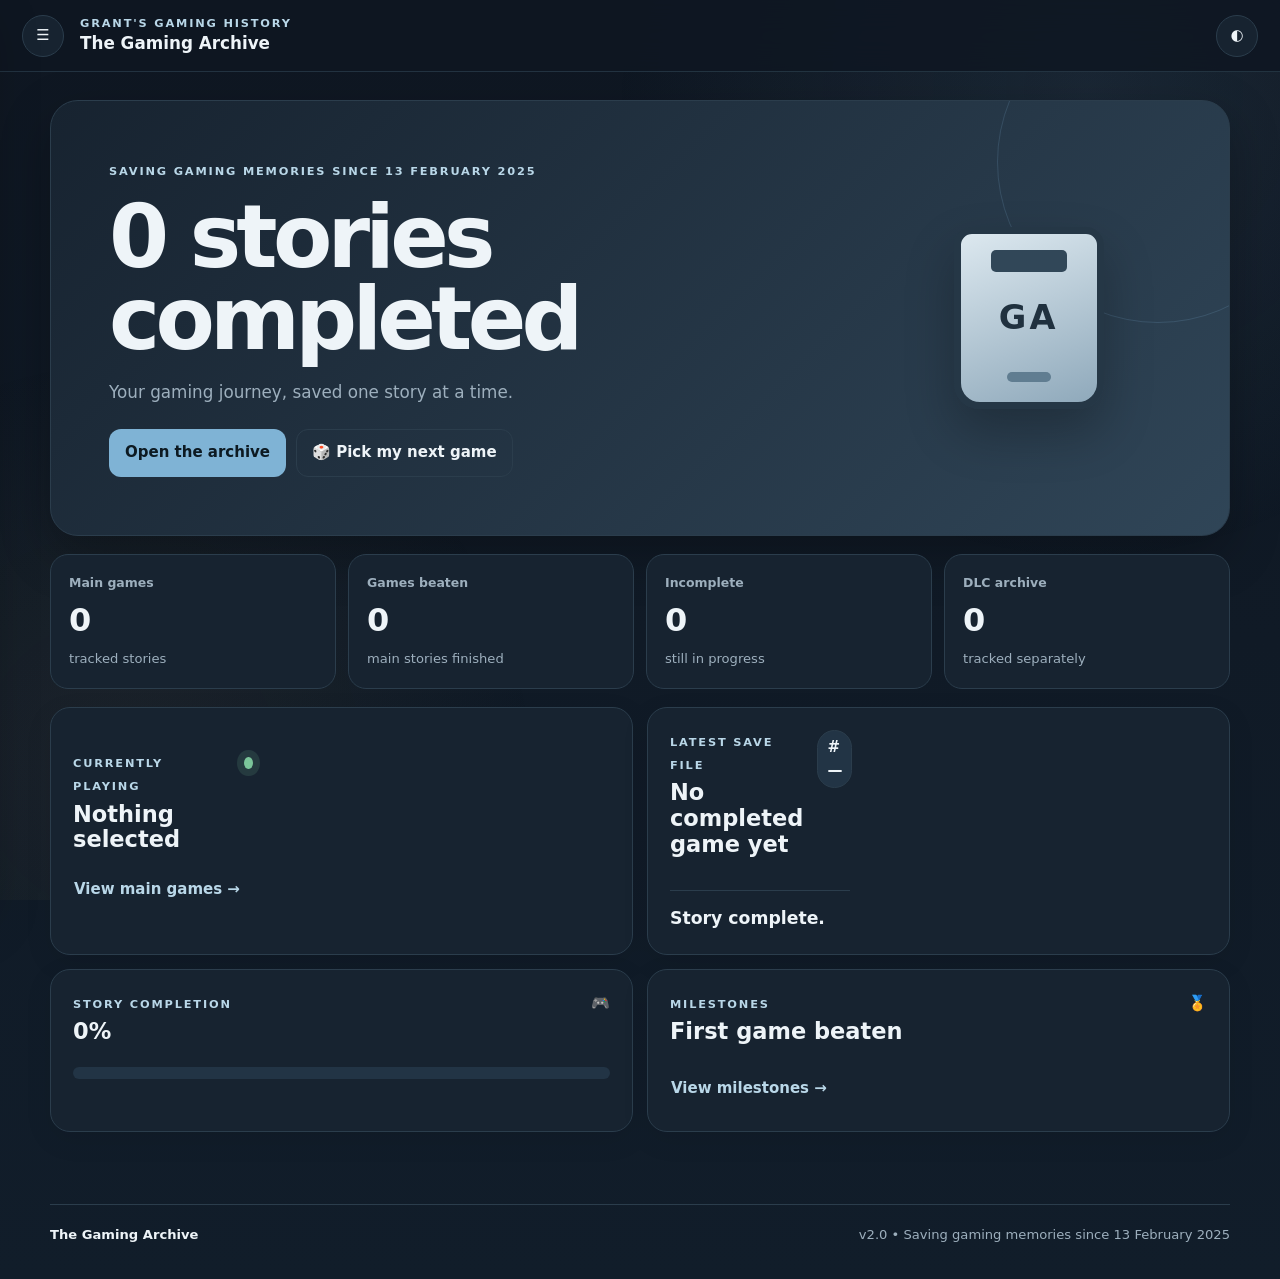
==== commit 653879cb: "Add two-stage Archive filters" ====
--- a/index.html
+++ b/index.html
@@ -1,52 +1,15 @@
 <!doctype html>
 <html lang="en">
-<head>
-  <meta charset="utf-8">
-  <meta name="viewport" content="width=device-width,initial-scale=1,viewport-fit=cover">
-  <meta name="theme-color" content="#0f1722">
-  <meta name="apple-mobile-web-app-capable" content="yes">
-  <meta name="apple-mobile-web-app-status-bar-style" content="black-translucent">
-  <meta name="apple-mobile-web-app-title" content="Gaming Archive">
-  <meta name="description" content="Grant's personal gaming history, completions, memories and milestones.">
-  <title>The Gaming Archive v1.8</title>
-  <link rel="manifest" href="./manifest.webmanifest">
-  <link rel="icon" href="./icon-192.png">
-  <link rel="apple-touch-icon" href="./icon-192.png">
-  <link rel="stylesheet" href="./styles.css">
-  <link rel="stylesheet" href="./cover-fix.css">
-</head>
+<head><meta charset="utf-8"><meta name="viewport" content="width=device-width,initial-scale=1,viewport-fit=cover"><meta name="theme-color" content="#0f1722"><meta name="apple-mobile-web-app-capable" content="yes"><meta name="apple-mobile-web-app-status-bar-style" content="black-translucent"><meta name="apple-mobile-web-app-title" content="Gaming Archive"><meta name="description" content="Grant's personal gaming history, completions, memories and milestones."><title>The Gaming Archive v2.0</title><link rel="manifest" href="./manifest.webmanifest"><link rel="icon" href="./icon-192.png"><link rel="apple-touch-icon" href="./icon-192.png"><link rel="stylesheet" href="./styles.css"><link rel="stylesheet" href="./cover-fix.css"></head>
 <body>
-<div class="ambient"></div>
-<header class="topbar">
-  <button id="menuBtn" class="round-btn" aria-label="Open menu">☰</button>
-  <div class="brand"><span>GRANT'S GAMING HISTORY</span><strong>The Gaming Archive</strong></div>
-  <button id="themeBtn" class="round-btn" aria-label="Toggle theme">◐</button>
-</header>
-<aside id="drawer" class="drawer" aria-label="Archive navigation">
-  <div class="drawer-head"><span class="drawer-icon">💾</span><div><strong>The Gaming Archive</strong><small>Version 1.8</small></div></div>
-  <button data-page="home">🕹️ Archive Home</button><button data-page="games">🎮 Main Games</button><button data-page="dlc">🧩 DLC Archive</button><button data-page="progress">📈 Progress Centre</button><button data-page="milestones">🏅 Milestones</button><button data-page="timeline">📅 Completion Timeline</button><button data-page="memory">💾 Memory Card</button><button data-page="hall">⭐ Hall of Fame</button><button data-page="roulette">🎲 Backlog Roulette</button><button data-page="add">＋ Add / Update</button><button data-page="backup">⚙️ Backup & Sync</button>
-</aside><div id="scrim" class="scrim"></div>
+<div class="ambient"></div><header class="topbar"><button id="menuBtn" class="round-btn" aria-label="Open menu">☰</button><div class="brand"><span>GRANT'S GAMING HISTORY</span><strong>The Gaming Archive</strong></div><button id="themeBtn" class="round-btn" aria-label="Toggle theme">◐</button></header>
+<aside id="drawer" class="drawer" aria-label="Archive navigation"><div class="drawer-head"><span class="drawer-icon">💾</span><div><strong>The Gaming Archive</strong><small>Version 2.0</small></div></div><button data-page="home">🕹️ Archive Home</button><button data-page="games">🎮 Main Games</button><button data-page="dlc">🧩 DLC Archive</button><button data-page="progress">📈 Progress Centre</button><button data-page="milestones">🏅 Milestones</button><button data-page="timeline">📅 Completion Timeline</button><button data-page="memory">💾 Memory Card</button><button data-page="hall">⭐ Hall of Fame</button><button data-page="roulette">🎲 Backlog Roulette</button><button data-page="add">＋ Add / Update</button><button data-page="backup">⚙️ Backup & Sync</button></aside><div id="scrim" class="scrim"></div>
 <main>
-<section id="home" class="page active">
-<article class="hero reveal"><div class="hero-copy"><span class="eyebrow">SAVING GAMING MEMORIES SINCE 13 FEBRUARY 2025</span><h1><span id="headlineBeaten">0</span> stories completed</h1><p id="headlineCopy">Your gaming journey, saved one story at a time.</p><div class="hero-actions"><button class="primary-btn" data-go="games">Open the archive</button><button class="ghost-btn" data-go="roulette">🎲 Pick my next game</button></div></div><div class="hero-emblem" aria-hidden="true"><div class="memory-card-mark"><span>GA</span><i></i></div></div></article>
-<div class="stat-grid reveal"><article><small>Main games</small><strong id="mainCount">0</strong><span>tracked stories</span></article><article><small>Games beaten</small><strong id="beatenCount">0</strong><span>main stories finished</span></article><article><small>Incomplete</small><strong id="incompleteCount">0</strong><span>still in progress</span></article><article><small>DLC archive</small><strong id="dlcCount">0</strong><span>tracked separately</span></article></div>
-<div class="home-grid reveal">
-<article class="panel focus-panel home-feature-card"><div id="playingCoverWrap" class="home-cover-wrap hidden"><img id="playingCover" class="home-cover" alt=""></div><div class="home-feature-copy"><div class="panel-head"><div><span class="eyebrow">CURRENTLY PLAYING</span><h2 id="playingTitle">Nothing selected</h2></div><span class="status-dot live"></span></div><p id="playingMeta" class="muted">Mark a game as currently playing and it will appear here.</p><button class="text-btn" data-go="games">View main games →</button></div></article>
-<article class="panel save-panel home-feature-card"><div id="latestSaveCoverWrap" class="home-cover-wrap hidden"><img id="latestSaveCover" class="home-cover" alt=""></div><div class="home-feature-copy"><div class="panel-head"><div><span class="eyebrow">LATEST SAVE FILE</span><h2 id="latestSaveTitle">No completed game yet</h2></div><span class="save-chip" id="latestSaveNumber">#—</span></div><p id="latestSaveMeta" class="muted"></p><blockquote id="latestSaveQuote">Story complete.</blockquote></div></article></div>
-<div class="home-grid reveal"><article class="panel"><div class="panel-head"><div><span class="eyebrow">STORY COMPLETION</span><h2 id="homeCompletionPct">0%</h2></div><span>🎮</span></div><div class="progress-track"><i id="homeCompletionBar"></i></div><p id="homeCompletionText" class="muted"></p></article><article class="panel"><div class="panel-head"><div><span class="eyebrow">MILESTONES</span><h2 id="homeMilestoneTitle">First game beaten</h2></div><span>🏅</span></div><p id="homeMilestoneMeta" class="muted"></p><button class="text-btn" data-go="milestones">View milestones →</button></article></div>
-</section>
-<section id="games" class="page"><div class="page-title"><div><span class="eyebrow">THE PLAYER</span><h1>Main Games</h1><p>Only main games count towards story totals, milestones and Save Files.</p></div></div><div class="toolbar"><input id="gameSearch" type="search" placeholder="Search games, series or platform…" aria-label="Search main games"><select id="gameStatusFilter" aria-label="Filter by status"><option value="">All statuses</option><option>Beaten</option><option>Incomplete</option><option>Not Started</option><option>Completed</option></select></div><div id="platformTabs" class="platform-tabs"></div><div id="gameSections"></div></section>
+<section id="home" class="page active"><article class="hero reveal"><div class="hero-copy"><span class="eyebrow">SAVING GAMING MEMORIES SINCE 13 FEBRUARY 2025</span><h1><span id="headlineBeaten">0</span> stories completed</h1><p id="headlineCopy">Your gaming journey, saved one story at a time.</p><div class="hero-actions"><button class="primary-btn" data-go="games">Open the archive</button><button class="ghost-btn" data-go="roulette">🎲 Pick my next game</button></div></div><div class="hero-emblem" aria-hidden="true"><div class="memory-card-mark"><span>GA</span><i></i></div></div></article><div class="stat-grid reveal"><article><small>Main games</small><strong id="mainCount">0</strong><span>tracked stories</span></article><article><small>Games beaten</small><strong id="beatenCount">0</strong><span>main stories finished</span></article><article><small>Incomplete</small><strong id="incompleteCount">0</strong><span>still in progress</span></article><article><small>DLC archive</small><strong id="dlcCount">0</strong><span>tracked separately</span></article></div><div class="home-grid reveal"><article class="panel focus-panel home-feature-card"><div id="playingCoverWrap" class="home-cover-wrap hidden"><img id="playingCover" class="home-cover" alt=""></div><div class="home-feature-copy"><div class="panel-head"><div><span class="eyebrow">CURRENTLY PLAYING</span><h2 id="playingTitle">Nothing selected</h2></div><span class="status-dot live"></span></div><p id="playingMeta" class="muted"></p><button class="text-btn" data-go="games">View main games →</button></div></article><article class="panel save-panel home-feature-card"><div id="latestSaveCoverWrap" class="home-cover-wrap hidden"><img id="latestSaveCover" class="home-cover" alt=""></div><div class="home-feature-copy"><div class="panel-head"><div><span class="eyebrow">LATEST SAVE FILE</span><h2 id="latestSaveTitle">No completed game yet</h2></div><span class="save-chip" id="latestSaveNumber">#—</span></div><p id="latestSaveMeta" class="muted"></p><blockquote id="latestSaveQuote">Story complete.</blockquote></div></article></div><div class="home-grid reveal"><article class="panel"><div class="panel-head"><div><span class="eyebrow">STORY COMPLETION</span><h2 id="homeCompletionPct">0%</h2></div><span>🎮</span></div><div class="progress-track"><i id="homeCompletionBar"></i></div><p id="homeCompletionText" class="muted"></p></article><article class="panel"><div class="panel-head"><div><span class="eyebrow">MILESTONES</span><h2 id="homeMilestoneTitle">First game beaten</h2></div><span>🏅</span></div><p id="homeMilestoneMeta" class="muted"></p><button class="text-btn" data-go="milestones">View milestones →</button></article></div></section>
+<section id="games" class="page"><div class="page-title"><div><span class="eyebrow">THE PLAYER</span><h1>Main Games</h1><p>Only main games count towards story totals, milestones and Save Files.</p></div></div><div class="toolbar archive-filterbar"><input id="gameSearch" type="search" placeholder="Search games, series or platform…" aria-label="Search main games"><select id="gameFilterType" aria-label="Choose filter"><option value="">Filter…</option><option value="status">Completion Status</option><option value="Nintendo">Nintendo</option><option value="PC">PC</option><option value="PlayStation">PlayStation</option><option value="Xbox">Xbox</option></select><select id="gameFilterOption" aria-label="Choose filter option" disabled><option value="">All games</option></select></div><div id="platformTabs" class="platform-tabs filter-tabs-retired" hidden></div><div id="gameSections"></div></section>
 <section id="dlc" class="page"><div class="page-title"><div><span class="eyebrow">SEPARATE FROM MAIN GAME STATS</span><h1>DLC Archive</h1><p>Expansions and add-ons live here and never inflate your main-game totals.</p></div></div><div id="dlcSummary" class="stat-grid compact"></div><div id="dlcList" class="card-list"></div></section>
 <section id="progress" class="page"><div class="page-title"><div><span class="eyebrow">THE NUMBERS BEHIND THE JOURNEY</span><h1>Progress Centre</h1><p>Story progress, platforms, formats, franchises and yearly completions.</p></div></div><div class="progress-layout"><article class="panel big-metric"><span class="eyebrow">STORY COMPLETION</span><div class="ring" id="completionRing"><div><strong id="progressPct">0%</strong><span>beaten</span></div></div><p id="progressStoryText" class="muted"></p></article><article class="panel"><span class="eyebrow">DLC PROGRESS</span><h2 id="dlcPct">0%</h2><div class="progress-track"><i id="dlcProgressBar"></i></div><p id="dlcProgressText" class="muted"></p></article></div><article class="panel chart-panel"><div class="panel-head"><div><span class="eyebrow">PLATFORM PROGRESS</span><h2>Main stories by platform</h2></div></div><div id="platformChart" class="bar-chart"></div></article><div class="progress-layout"><article class="panel chart-panel"><span class="eyebrow">COMPLETIONS BY YEAR</span><h2>Stories finished</h2><div id="yearChart" class="bar-chart"></div></article><article class="panel chart-panel"><span class="eyebrow">FORMAT MIX</span><h2>Physical vs digital</h2><div id="formatDonut" class="donut-wrap"></div></article></div><article class="panel chart-panel"><span class="eyebrow">FRANCHISE PROGRESS</span><h2>Series completion</h2><div id="franchiseChart" class="franchise-chart"></div></article></section>
-<section id="milestones" class="page"><div class="page-title"><div><span class="eyebrow">STORIES WORTH MARKING</span><h1>Milestones</h1><p>Milestones use main games only. DLC never counts towards them.</p></div></div><div id="milestoneList" class="milestone-grid"></div></section>
-<section id="timeline" class="page"><div class="page-title"><div><span class="eyebrow">ROLL THE CREDITS</span><h1>Completion Timeline</h1><p>Every main story completion in date order.</p></div></div><div id="timelineList" class="timeline"></div></section>
-<section id="memory" class="page"><div class="page-title"><div><span class="eyebrow">THE MOMENTS THAT STAY</span><h1>Memory Card</h1><p>Not every game needs a memory slot. Only the ones you want to remember.</p></div></div><div id="memoryList" class="memory-grid"></div></section>
-<section id="hall" class="page"><div class="page-title"><div><span class="eyebrow">THE VERY BEST</span><h1>Hall of Fame</h1><p>Games that genuinely earned a permanent place in your gaming story.</p></div></div><div id="hallList" class="hall-grid"></div></section>
-<section id="roulette" class="page"><div class="page-title"><div><span class="eyebrow">CAN'T PICK?</span><h1>Backlog Roulette</h1><p>Let the archive choose from your unfinished main games.</p></div></div><article class="roulette-card panel"><div class="roulette-orb">🎲</div><span class="eyebrow">YOUR NEXT ADVENTURE</span><h2 id="rouletteTitle">Ready when you are.</h2><p id="rouletteMeta" class="muted">The draw only uses unfinished main games.</p><button id="rouletteBtn" class="primary-btn">Roll the archive</button></article></section>
-<section id="add" class="page"><div class="page-title"><div><span class="eyebrow">LOCAL APP EDITS</span><h1>Add / Update</h1><p>Changes are saved on this device. Export a backup whenever you want to keep a copy.</p></div></div><article class="panel form-panel"><form id="entryForm"><div class="form-grid"><label>Entry type<select name="type" id="entryType"><option value="game">Main Game</option><option value="dlc">DLC</option></select></label><label>Title<input name="title" required placeholder="Game or DLC title"></label><label>Series<input name="series" placeholder="e.g. Call of Duty"></label><label>Platform<input name="platform" required placeholder="e.g. Xbox 360"></label><label id="familyLabel">Platform family<select name="family"><option>PlayStation</option><option>Xbox</option><option>PC</option><option>Nintendo</option><option>Other</option></select></label><label id="formatLabel">Format<select name="format"><option>Digital</option><option>Disc</option><option>Disc (PS4 Disc)</option><option>Not recorded</option></select></label><label>Status<select name="status"><option>Not Started</option><option>Incomplete</option><option>Beaten</option><option>Completed</option></select></label><label id="startedLabel">Started date<input name="startedDate" type="date"></label><label>Completed date<input name="completedDate" type="date"></label><label id="playingLabel" class="check-label"><input name="currentlyPlaying" type="checkbox"> Currently playing</label><label id="parentLabel" class="hidden">Parent game<select name="parentGame" id="parentGameSelect"></select></label></div><label>Notes<textarea name="notes" rows="4" placeholder="Anything worth remembering…"></textarea></label><div class="form-actions"><button class="primary-btn" type="submit">Save entry</button><button id="clearEntryForm" class="ghost-btn" type="button">Clear</button></div></form></article></section>
-<section id="backup" class="page"><div class="page-title"><div><span class="eyebrow">KEEP YOUR ARCHIVE SAFE</span><h1>Backup & Sync</h1><p>The app works offline and stores edits locally in this browser.</p></div></div><div class="backup-grid"><article class="panel"><span class="eyebrow">EXPORT</span><h2>Archive backup</h2><p class="muted">Download your full Gaming Archive as JSON.</p><button id="exportBtn" class="primary-btn">Export JSON</button></article><article class="panel"><span class="eyebrow">IMPORT</span><h2>Restore backup</h2><p class="muted">Load a previously exported Gaming Archive backup.</p><label class="file-btn">Choose JSON<input id="importFile" type="file" accept="application/json,.json"></label></article><article class="panel danger-panel"><span class="eyebrow">RESET</span><h2>Restore Version 1.8</h2><p class="muted">Removes local changes and reloads the original archive bundled with this version.</p><button id="resetBtn" class="danger-btn">Reset local archive</button></article></div></section>
-</main>
-<dialog id="gameDialog" class="game-dialog"><button class="dialog-close" aria-label="Close">×</button><div id="dialogContent"></div></dialog><div id="toast" class="toast" role="status"></div>
-<footer><strong>The Gaming Archive</strong><span>v1.8 • Saving gaming memories since 13 February 2025</span></footer>
-<script src="./data.js"></script><script src="./app.js"></script>
-</body></html>
+<section id="milestones" class="page"><div class="page-title"><div><span class="eyebrow">STORIES WORTH MARKING</span><h1>Milestones</h1><p>Milestones use main games only. DLC never counts towards them.</p></div></div><div id="milestoneList" class="milestone-grid"></div></section><section id="timeline" class="page"><div class="page-title"><div><span class="eyebrow">ROLL THE CREDITS</span><h1>Completion Timeline</h1><p>Every main story completion in date order.</p></div></div><div id="timelineList" class="timeline"></div></section><section id="memory" class="page"><div class="page-title"><div><span class="eyebrow">THE MOMENTS THAT STAY</span><h1>Memory Card</h1><p>Not every game needs a memory slot. Only the ones you want to remember.</p></div></div><div id="memoryList" class="memory-grid"></div></section><section id="hall" class="page"><div class="page-title"><div><span class="eyebrow">THE VERY BEST</span><h1>Hall of Fame</h1><p>Games that genuinely earned a permanent place in your gaming story.</p></div></div><div id="hallList" class="hall-grid"></div></section><section id="roulette" class="page"><div class="page-title"><div><span class="eyebrow">CAN'T PICK?</span><h1>Backlog Roulette</h1><p>Let the archive choose from your unfinished main games.</p></div></div><article class="roulette-card panel"><div class="roulette-orb">🎲</div><span class="eyebrow">YOUR NEXT ADVENTURE</span><h2 id="rouletteTitle">Ready when you are.</h2><p id="rouletteMeta" class="muted">The draw only uses unfinished main games.</p><button id="rouletteBtn" class="primary-btn">Roll the archive</button></article></section>
+<section id="add" class="page"><div class="page-title"><div><span class="eyebrow">LOCAL APP EDITS</span><h1>Add / Update</h1><p>Changes are saved on this device. Export a backup whenever you want to keep a copy.</p></div></div><article class="panel form-panel"><form id="entryForm"><div class="form-grid"><label>Entry type<select name="type" id="entryType"><option value="game">Main Game</option><option value="dlc">DLC</option></select></label><label>Title<input name="title" required></label><label>Series<input name="series"></label><label>Platform<input name="platform" required></label><label id="familyLabel">Platform family<select name="family"><option>PlayStation</option><option>Xbox</option><option>PC</option><option>Nintendo</option><option>Other</option></select></label><label id="formatLabel">Format<select name="format"><option>Digital</option><option>Disc</option><option>Disc (PS4 Disc)</option><option>Not recorded</option></select></label><label>Status<select name="status"><option>Not Started</option><option>Incomplete</option><option>Beaten</option><option>Completed</option></select></label><label id="startedLabel">Started date<input name="startedDate" type="date"></label><label>Completed date<input name="completedDate" type="date"></label><label id="playingLabel" class="check-label"><input name="currentlyPlaying" type="checkbox"> Currently playing</label><label id="parentLabel" class="hidden">Parent game<select name="parentGame" id="parentGameSelect"></select></label></div><label>Notes<textarea name="notes" rows="4"></textarea></label><div class="form-actions"><button class="primary-btn" type="submit">Save entry</button><button id="clearEntryForm" class="ghost-btn" type="button">Clear</button></div></form></article></section>
+<section id="backup" class="page"><div class="page-title"><div><span class="eyebrow">KEEP YOUR ARCHIVE SAFE</span><h1>Backup & Sync</h1><p>The app works offline and stores edits locally in this browser.</p></div></div><div class="backup-grid"><article class="panel"><span class="eyebrow">EXPORT</span><h2>Archive backup</h2><p class="muted">Download your full Gaming Archive as JSON.</p><button id="exportBtn" class="primary-btn">Export JSON</button></article><article class="panel"><span class="eyebrow">IMPORT</span><h2>Restore backup</h2><p class="muted">Load a previously exported Gaming Archive backup.</p><label class="file-btn">Choose JSON<input id="importFile" type="file" accept="application/json,.json"></label></article><article class="panel danger-panel"><span class="eyebrow">RESET</span><h2>Restore Version 2.0</h2><p class="muted">Removes local changes and reloads the original archive bundled with this version.</p><button id="resetBtn" class="danger-btn">Reset local archive</button></article></div></section></main>
+<dialog id="gameDialog" class="game-dialog"><button class="dialog-close" aria-label="Close">×</button><div id="dialogContent"></div></dialog><div id="toast" class="toast" role="status"></div><footer><strong>The Gaming Archive</strong><span>v2.0 • Saving gaming memories since 13 February 2025</span></footer><script src="./data.js"></script><script src="./app.js"></script></body></html>
--- a/cover-fix.css
+++ b/cover-fix.css
@@ -1,124 +1,33 @@
-/* v1.8 clean cover layout */
-
-/* Cover art should look like the supplied image itself — no fake case/frame around it. */
-.game-card.has-cover{
-  display:flex;
-  flex-direction:column;
-  padding:0;
-  overflow:hidden;
-  min-height:0;
-  background:transparent;
-  border:0;
-  border-radius:0;
-  box-shadow:none;
-}
+/* v1.9 clean cover layout */
+.game-card.has-cover{display:flex;flex-direction:column;padding:0;overflow:hidden;min-height:0;background:transparent;border:0;border-radius:0;box-shadow:none}
 .game-card.has-cover:before{display:none}
-.game-card.has-cover .game-cover{
-  display:block;
-  width:100%;
-  height:auto;
-  aspect-ratio:auto;
-  object-fit:contain;
-  object-position:center;
-  background:transparent;
-  border:0;
-  border-radius:0;
-  box-shadow:none;
-}
-.game-card.has-cover .game-card-copy{
-  padding:14px 2px 18px;
-  align-self:stretch;
-}
-.game-card.has-cover .game-card-copy h3{margin:10px 0 7px}
-
-/* Games without artwork keep the original compact Archive card. */
-.game-card:not(.has-cover){
-  display:block;
-  padding:18px;
-  min-height:165px;
-}
+.game-card.has-cover .game-cover{display:block;width:100%;height:auto;aspect-ratio:auto;object-fit:contain;object-position:center;background:transparent;border:0;border-radius:0;box-shadow:none}
+.game-card.has-cover .game-card-copy{padding:9px 3px 14px;align-self:stretch;display:flex;flex-direction:column;gap:3px}
+.game-card.has-cover .game-card-copy h3{margin:4px 0 3px;line-height:1.2}
+.game-card.has-cover .game-card-copy .badge-row{margin:0 0 2px}
+.game-card.has-cover .game-meta{margin-top:1px;line-height:1.35}
+.game-grid{gap:20px 18px}
+.platform-section{margin-bottom:28px}
+.platform-heading{margin-bottom:11px}
+.game-card:not(.has-cover){display:block;padding:18px;min-height:165px}
 .game-card:not(.has-cover) .game-cover{display:none}
 .game-card:not(.has-cover) .game-card-copy{padding:0}
-
-/* Latest Save / Currently Playing: show the artwork cleanly with no extra frame. */
-.home-feature-card{
-  grid-template-columns:190px minmax(0,1fr);
-  gap:24px;
-  align-items:center;
-}
-.home-cover-wrap{
-  min-height:0;
-  align-self:center;
-  display:flex;
-  align-items:center;
-  justify-content:center;
-  background:transparent;
-  border:0;
-  border-radius:0;
-  box-shadow:none;
-}
-.home-cover{
-  display:block;
-  width:100%;
-  height:auto;
-  max-height:360px;
-  aspect-ratio:auto;
-  object-fit:contain;
-  object-position:center;
-  background:transparent;
-  border:0;
-  border-radius:0;
-  box-shadow:none;
-}
-
-/* Detail view: artwork only, with no decorative case border/shadow. */
-.detail-cover-wrap{
-  background:transparent;
-  border:0;
-  border-radius:0;
-  box-shadow:none;
-}
-.detail-cover{
-  display:block;
-  width:100%;
-  height:auto;
-  aspect-ratio:auto;
-  object-fit:contain;
-  object-position:center;
-  background:transparent;
-  border:0;
-  border-radius:0;
-  box-shadow:none;
-}
-
-/* DLC follows the same clean artwork treatment. */
-.dlc-cover{
-  width:88px;
-  height:auto;
-  aspect-ratio:auto;
-  object-fit:contain;
-  object-position:center;
-  background:transparent;
-  border:0;
-  border-radius:0;
-  box-shadow:none;
-}
-
-@media(max-width:900px){
-  .game-grid{grid-template-columns:repeat(2,1fr)}
-  .home-feature-card{grid-template-columns:150px minmax(0,1fr)}
-  .home-cover{max-height:300px}
-}
-
-@media(max-width:620px){
-  .game-grid{grid-template-columns:1fr}
-  .game-card.has-cover{padding:0}
-  .game-card.has-cover .game-cover{max-width:250px;margin:0 auto}
-  .home-feature-card{grid-template-columns:112px minmax(0,1fr);gap:14px}
-  .home-cover{max-height:240px}
-}
-
-@media(max-width:430px){
-  .home-feature-card{grid-template-columns:96px minmax(0,1fr)}
-  .home-cover{max-height:210px}
-}
+.home-feature-card{grid-template-columns:180px minmax(0,1fr);gap:18px;align-items:center}
+.home-cover-wrap{min-height:0;align-self:center;display:flex;align-items:center;justify-content:center;background:transparent;border:0;border-radius:0;box-shadow:none}
+.home-cover{display:block;width:100%;height:auto;max-height:350px;aspect-ratio:auto;object-fit:contain;object-position:center;background:transparent;border:0;border-radius:0;box-shadow:none}
+.home-feature-card h2,.home-feature-card h3{margin-top:4px;margin-bottom:6px}
+.home-feature-card p{margin-top:4px;margin-bottom:6px;line-height:1.4}
+.home-feature-card .badge-row{margin-bottom:4px}
+.detail-with-cover{gap:20px;align-items:start}
+.detail-cover-wrap{background:transparent;border:0;border-radius:0;box-shadow:none}
+.detail-cover{display:block;width:100%;height:auto;aspect-ratio:auto;object-fit:contain;object-position:center;background:transparent;border:0;border-radius:0;box-shadow:none}
+.detail-copy h2{margin:5px 0 8px}
+.detail-copy .badge-row{margin-bottom:10px}
+.detail-grid{gap:8px;margin-top:10px}
+.dlc-card{gap:14px;align-items:center}
+.dlc-cover{width:88px;height:auto;aspect-ratio:auto;object-fit:contain;object-position:center;background:transparent;border:0;border-radius:0;box-shadow:none}
+.dlc-card h3{margin:4px 0 3px}
+.dlc-card .badge-row{margin-bottom:2px}
+@media(max-width:900px){.game-grid{grid-template-columns:repeat(2,1fr);gap:20px 16px}.home-feature-card{grid-template-columns:145px minmax(0,1fr);gap:16px}.home-cover{max-height:300px}}
+@media(max-width:620px){.game-grid{grid-template-columns:1fr;gap:18px}.game-card.has-cover{padding:0}.game-card.has-cover .game-cover{max-width:250px;margin:0 auto}.game-card.has-cover .game-card-copy{padding-top:8px}.home-feature-card{grid-template-columns:108px minmax(0,1fr);gap:12px}.home-cover{max-height:240px}.detail-with-cover{gap:14px}.platform-section{margin-bottom:24px}}
+@media(max-width:430px){.home-feature-card{grid-template-columns:94px minmax(0,1fr);gap:10px}.home-cover{max-height:210px}}
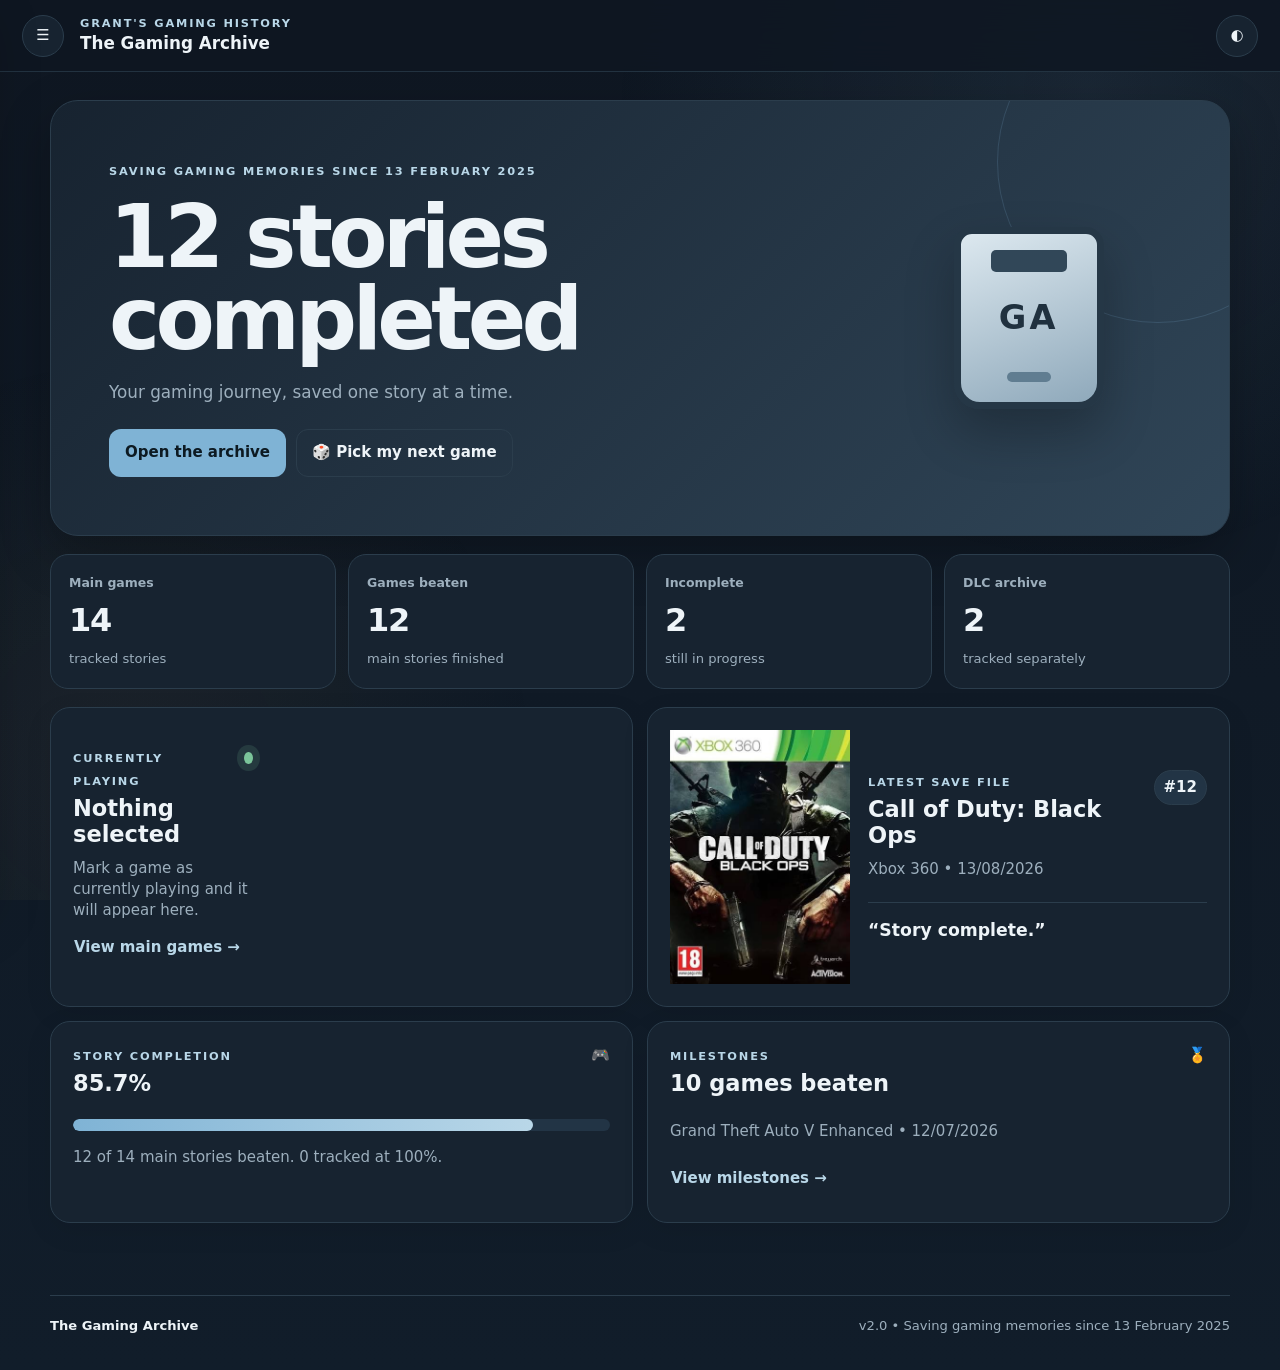
==== commit bc1c6515: "Load Archive v2 modules" ====
--- a/index.html
+++ b/index.html
@@ -12,4 +12,4 @@
 <section id="milestones" class="page"><div class="page-title"><div><span class="eyebrow">STORIES WORTH MARKING</span><h1>Milestones</h1><p>Milestones use main games only. DLC never counts towards them.</p></div></div><div id="milestoneList" class="milestone-grid"></div></section><section id="timeline" class="page"><div class="page-title"><div><span class="eyebrow">ROLL THE CREDITS</span><h1>Completion Timeline</h1><p>Every main story completion in date order.</p></div></div><div id="timelineList" class="timeline"></div></section><section id="memory" class="page"><div class="page-title"><div><span class="eyebrow">THE MOMENTS THAT STAY</span><h1>Memory Card</h1><p>Not every game needs a memory slot. Only the ones you want to remember.</p></div></div><div id="memoryList" class="memory-grid"></div></section><section id="hall" class="page"><div class="page-title"><div><span class="eyebrow">THE VERY BEST</span><h1>Hall of Fame</h1><p>Games that genuinely earned a permanent place in your gaming story.</p></div></div><div id="hallList" class="hall-grid"></div></section><section id="roulette" class="page"><div class="page-title"><div><span class="eyebrow">CAN'T PICK?</span><h1>Backlog Roulette</h1><p>Let the archive choose from your unfinished main games.</p></div></div><article class="roulette-card panel"><div class="roulette-orb">🎲</div><span class="eyebrow">YOUR NEXT ADVENTURE</span><h2 id="rouletteTitle">Ready when you are.</h2><p id="rouletteMeta" class="muted">The draw only uses unfinished main games.</p><button id="rouletteBtn" class="primary-btn">Roll the archive</button></article></section>
 <section id="add" class="page"><div class="page-title"><div><span class="eyebrow">LOCAL APP EDITS</span><h1>Add / Update</h1><p>Changes are saved on this device. Export a backup whenever you want to keep a copy.</p></div></div><article class="panel form-panel"><form id="entryForm"><div class="form-grid"><label>Entry type<select name="type" id="entryType"><option value="game">Main Game</option><option value="dlc">DLC</option></select></label><label>Title<input name="title" required></label><label>Series<input name="series"></label><label>Platform<input name="platform" required></label><label id="familyLabel">Platform family<select name="family"><option>PlayStation</option><option>Xbox</option><option>PC</option><option>Nintendo</option><option>Other</option></select></label><label id="formatLabel">Format<select name="format"><option>Digital</option><option>Disc</option><option>Disc (PS4 Disc)</option><option>Not recorded</option></select></label><label>Status<select name="status"><option>Not Started</option><option>Incomplete</option><option>Beaten</option><option>Completed</option></select></label><label id="startedLabel">Started date<input name="startedDate" type="date"></label><label>Completed date<input name="completedDate" type="date"></label><label id="playingLabel" class="check-label"><input name="currentlyPlaying" type="checkbox"> Currently playing</label><label id="parentLabel" class="hidden">Parent game<select name="parentGame" id="parentGameSelect"></select></label></div><label>Notes<textarea name="notes" rows="4"></textarea></label><div class="form-actions"><button class="primary-btn" type="submit">Save entry</button><button id="clearEntryForm" class="ghost-btn" type="button">Clear</button></div></form></article></section>
 <section id="backup" class="page"><div class="page-title"><div><span class="eyebrow">KEEP YOUR ARCHIVE SAFE</span><h1>Backup & Sync</h1><p>The app works offline and stores edits locally in this browser.</p></div></div><div class="backup-grid"><article class="panel"><span class="eyebrow">EXPORT</span><h2>Archive backup</h2><p class="muted">Download your full Gaming Archive as JSON.</p><button id="exportBtn" class="primary-btn">Export JSON</button></article><article class="panel"><span class="eyebrow">IMPORT</span><h2>Restore backup</h2><p class="muted">Load a previously exported Gaming Archive backup.</p><label class="file-btn">Choose JSON<input id="importFile" type="file" accept="application/json,.json"></label></article><article class="panel danger-panel"><span class="eyebrow">RESET</span><h2>Restore Version 2.0</h2><p class="muted">Removes local changes and reloads the original archive bundled with this version.</p><button id="resetBtn" class="danger-btn">Reset local archive</button></article></div></section></main>
-<dialog id="gameDialog" class="game-dialog"><button class="dialog-close" aria-label="Close">×</button><div id="dialogContent"></div></dialog><div id="toast" class="toast" role="status"></div><footer><strong>The Gaming Archive</strong><span>v2.0 • Saving gaming memories since 13 February 2025</span></footer><script src="./data.js"></script><script src="./app.js"></script></body></html>+<dialog id="gameDialog" class="game-dialog"><button class="dialog-close" aria-label="Close">×</button><div id="dialogContent"></div></dialog><div id="toast" class="toast" role="status"></div><footer><strong>The Gaming Archive</strong><span>v2.0 • Saving gaming memories since 13 February 2025</span></footer><script src="./data.js"></script><script src="./archive-v2-loader.js"></script><script src="./archive-filters.js"></script><script src="./app.js"></script></body></html>
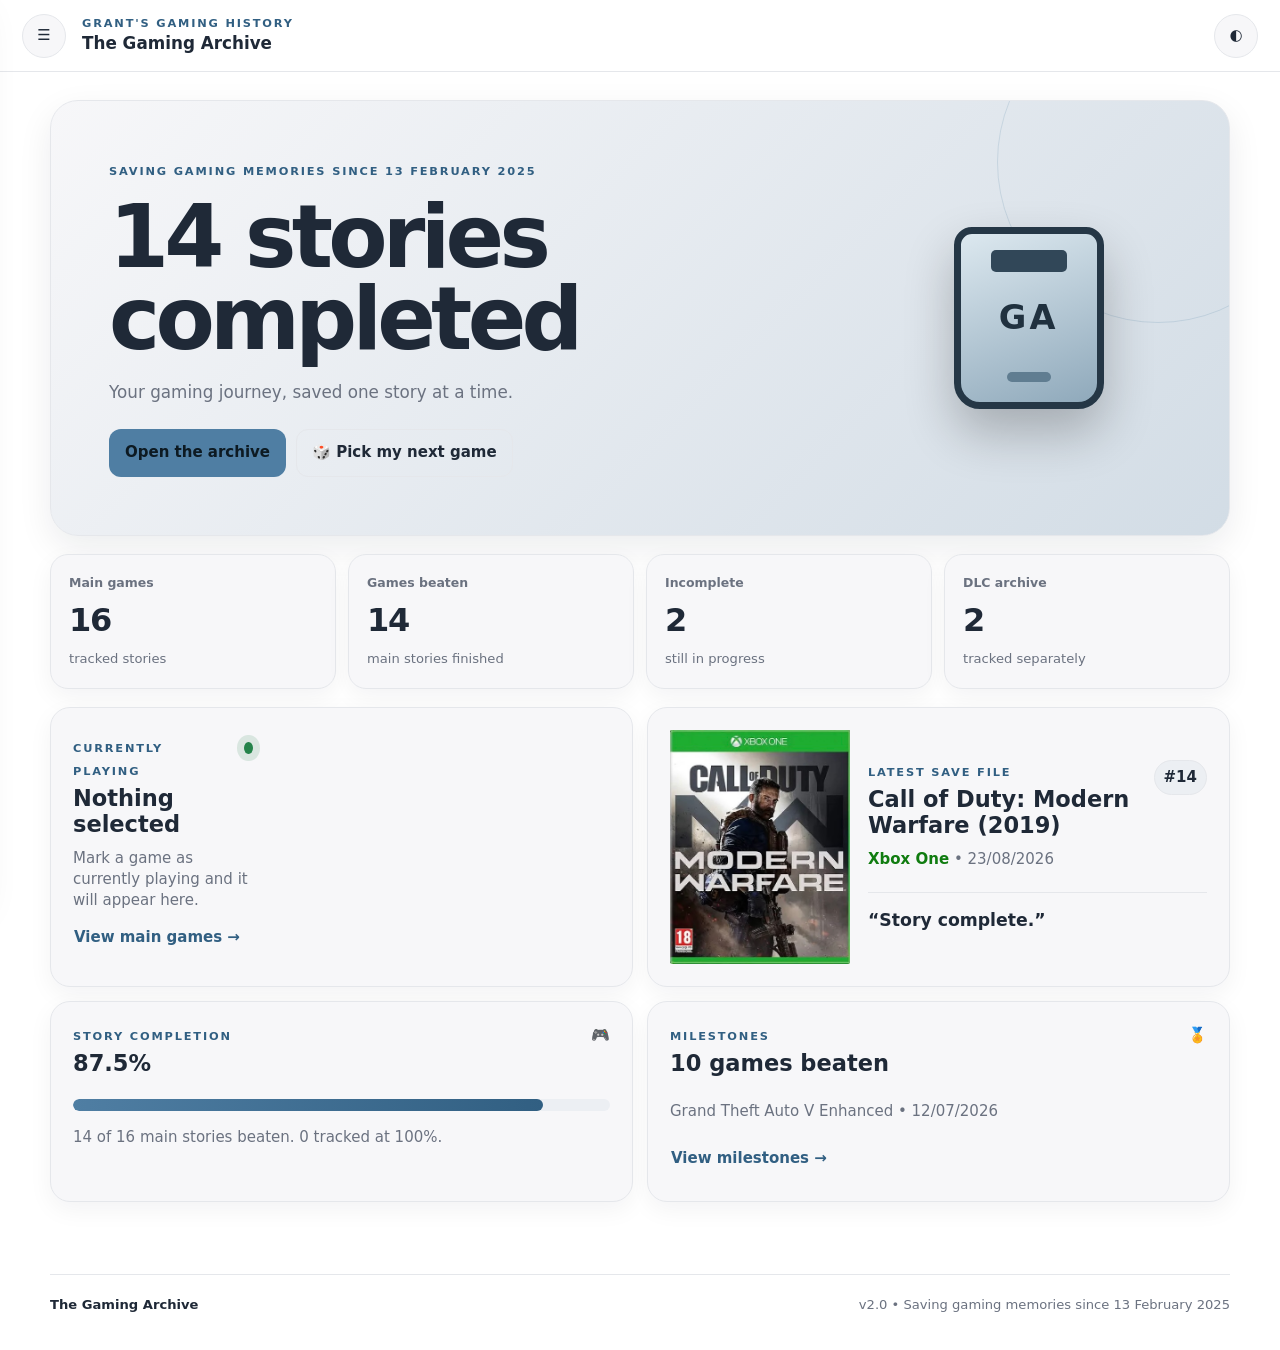
==== commit 7dce79f4: "Load unified DLC card behavior" ====
--- a/index.html
+++ b/index.html
@@ -1,6 +1,6 @@
 <!doctype html>
 <html lang="en">
-<head><meta charset="utf-8"><meta name="viewport" content="width=device-width,initial-scale=1,viewport-fit=cover"><meta name="theme-color" content="#0f1722"><meta name="apple-mobile-web-app-capable" content="yes"><meta name="apple-mobile-web-app-status-bar-style" content="black-translucent"><meta name="apple-mobile-web-app-title" content="Gaming Archive"><meta name="description" content="Grant's personal gaming history, completions, memories and milestones."><title>The Gaming Archive v2.0</title><link rel="manifest" href="./manifest.webmanifest"><link rel="icon" href="./icon-192.png"><link rel="apple-touch-icon" href="./icon-192.png"><link rel="stylesheet" href="./styles.css"><link rel="stylesheet" href="./cover-fix.css"></head>
+<head><meta charset="utf-8"><meta name="viewport" content="width=device-width,initial-scale=1,viewport-fit=cover"><meta name="theme-color" content="#0f1722"><meta name="apple-mobile-web-app-capable" content="yes"><meta name="apple-mobile-web-app-status-bar-style" content="black-translucent"><meta name="apple-mobile-web-app-title" content="Gaming Archive"><meta name="description" content="Grant's personal gaming history, completions, memories and milestones."><title>The Gaming Archive v2.0</title><link rel="manifest" href="./manifest.webmanifest"><link rel="icon" href="./icon-192.png"><link rel="apple-touch-icon" href="./icon-192.png"><link rel="stylesheet" href="./styles.css"><link rel="stylesheet" href="./cover-fix.css"><link rel="stylesheet" href="./archive-v2-cards.css?v=5"></head>
 <body>
 <div class="ambient"></div><header class="topbar"><button id="menuBtn" class="round-btn" aria-label="Open menu">☰</button><div class="brand"><span>GRANT'S GAMING HISTORY</span><strong>The Gaming Archive</strong></div><button id="themeBtn" class="round-btn" aria-label="Toggle theme">◐</button></header>
 <aside id="drawer" class="drawer" aria-label="Archive navigation"><div class="drawer-head"><span class="drawer-icon">💾</span><div><strong>The Gaming Archive</strong><small>Version 2.0</small></div></div><button data-page="home">🕹️ Archive Home</button><button data-page="games">🎮 Main Games</button><button data-page="dlc">🧩 DLC Archive</button><button data-page="progress">📈 Progress Centre</button><button data-page="milestones">🏅 Milestones</button><button data-page="timeline">📅 Completion Timeline</button><button data-page="memory">💾 Memory Card</button><button data-page="hall">⭐ Hall of Fame</button><button data-page="roulette">🎲 Backlog Roulette</button><button data-page="add">＋ Add / Update</button><button data-page="backup">⚙️ Backup & Sync</button></aside><div id="scrim" class="scrim"></div>
@@ -12,4 +12,4 @@
 <section id="milestones" class="page"><div class="page-title"><div><span class="eyebrow">STORIES WORTH MARKING</span><h1>Milestones</h1><p>Milestones use main games only. DLC never counts towards them.</p></div></div><div id="milestoneList" class="milestone-grid"></div></section><section id="timeline" class="page"><div class="page-title"><div><span class="eyebrow">ROLL THE CREDITS</span><h1>Completion Timeline</h1><p>Every main story completion in date order.</p></div></div><div id="timelineList" class="timeline"></div></section><section id="memory" class="page"><div class="page-title"><div><span class="eyebrow">THE MOMENTS THAT STAY</span><h1>Memory Card</h1><p>Not every game needs a memory slot. Only the ones you want to remember.</p></div></div><div id="memoryList" class="memory-grid"></div></section><section id="hall" class="page"><div class="page-title"><div><span class="eyebrow">THE VERY BEST</span><h1>Hall of Fame</h1><p>Games that genuinely earned a permanent place in your gaming story.</p></div></div><div id="hallList" class="hall-grid"></div></section><section id="roulette" class="page"><div class="page-title"><div><span class="eyebrow">CAN'T PICK?</span><h1>Backlog Roulette</h1><p>Let the archive choose from your unfinished main games.</p></div></div><article class="roulette-card panel"><div class="roulette-orb">🎲</div><span class="eyebrow">YOUR NEXT ADVENTURE</span><h2 id="rouletteTitle">Ready when you are.</h2><p id="rouletteMeta" class="muted">The draw only uses unfinished main games.</p><button id="rouletteBtn" class="primary-btn">Roll the archive</button></article></section>
 <section id="add" class="page"><div class="page-title"><div><span class="eyebrow">LOCAL APP EDITS</span><h1>Add / Update</h1><p>Changes are saved on this device. Export a backup whenever you want to keep a copy.</p></div></div><article class="panel form-panel"><form id="entryForm"><div class="form-grid"><label>Entry type<select name="type" id="entryType"><option value="game">Main Game</option><option value="dlc">DLC</option></select></label><label>Title<input name="title" required></label><label>Series<input name="series"></label><label>Platform<input name="platform" required></label><label id="familyLabel">Platform family<select name="family"><option>PlayStation</option><option>Xbox</option><option>PC</option><option>Nintendo</option><option>Other</option></select></label><label id="formatLabel">Format<select name="format"><option>Digital</option><option>Disc</option><option>Disc (PS4 Disc)</option><option>Not recorded</option></select></label><label>Status<select name="status"><option>Not Started</option><option>Incomplete</option><option>Beaten</option><option>Completed</option></select></label><label id="startedLabel">Started date<input name="startedDate" type="date"></label><label>Completed date<input name="completedDate" type="date"></label><label id="playingLabel" class="check-label"><input name="currentlyPlaying" type="checkbox"> Currently playing</label><label id="parentLabel" class="hidden">Parent game<select name="parentGame" id="parentGameSelect"></select></label></div><label>Notes<textarea name="notes" rows="4"></textarea></label><div class="form-actions"><button class="primary-btn" type="submit">Save entry</button><button id="clearEntryForm" class="ghost-btn" type="button">Clear</button></div></form></article></section>
 <section id="backup" class="page"><div class="page-title"><div><span class="eyebrow">KEEP YOUR ARCHIVE SAFE</span><h1>Backup & Sync</h1><p>The app works offline and stores edits locally in this browser.</p></div></div><div class="backup-grid"><article class="panel"><span class="eyebrow">EXPORT</span><h2>Archive backup</h2><p class="muted">Download your full Gaming Archive as JSON.</p><button id="exportBtn" class="primary-btn">Export JSON</button></article><article class="panel"><span class="eyebrow">IMPORT</span><h2>Restore backup</h2><p class="muted">Load a previously exported Gaming Archive backup.</p><label class="file-btn">Choose JSON<input id="importFile" type="file" accept="application/json,.json"></label></article><article class="panel danger-panel"><span class="eyebrow">RESET</span><h2>Restore Version 2.0</h2><p class="muted">Removes local changes and reloads the original archive bundled with this version.</p><button id="resetBtn" class="danger-btn">Reset local archive</button></article></div></section></main>
-<dialog id="gameDialog" class="game-dialog"><button class="dialog-close" aria-label="Close">×</button><div id="dialogContent"></div></dialog><div id="toast" class="toast" role="status"></div><footer><strong>The Gaming Archive</strong><span>v2.0 • Saving gaming memories since 13 February 2025</span></footer><script src="./data.js"></script><script src="./archive-v2-loader.js"></script><script src="./archive-filters.js"></script><script src="./app.js"></script></body></html>+<dialog id="gameDialog" class="game-dialog"><button class="dialog-close" aria-label="Close">×</button><div id="dialogContent"></div></dialog><div id="toast" class="toast" role="status"></div><footer><strong>The Gaming Archive</strong><span>v2.0 • Saving gaming memories since 13 February 2025</span></footer><script src="./data.js?v=5"></script><script src="./archive-v2-loader.js?v=5"></script><script src="./archive-filters.js?v=5"></script><script src="./app.js?v=5"></script><script src="./archive-v2-runtime.js?v=5"></script><script src="./archive-dlc-cards.js?v=30"></script></body></html>
--- a/cover-fix.css
+++ b/cover-fix.css
@@ -31,3 +31,29 @@
 @media(max-width:900px){.game-grid{grid-template-columns:repeat(2,1fr);gap:20px 16px}.home-feature-card{grid-template-columns:145px minmax(0,1fr);gap:16px}.home-cover{max-height:300px}}
 @media(max-width:620px){.game-grid{grid-template-columns:1fr;gap:18px}.game-card.has-cover{padding:0}.game-card.has-cover .game-cover{max-width:250px;margin:0 auto}.game-card.has-cover .game-card-copy{padding-top:8px}.home-feature-card{grid-template-columns:108px minmax(0,1fr);gap:12px}.home-cover{max-height:240px}.detail-with-cover{gap:14px}.platform-section{margin-bottom:24px}}
 @media(max-width:430px){.home-feature-card{grid-template-columns:94px minmax(0,1fr);gap:10px}.home-cover{max-height:210px}}
+
+/* v2.21 sticky game-detail close bar */
+.game-dialog{max-height:calc(100dvh - env(safe-area-inset-top,0px) - env(safe-area-inset-bottom,0px) - 20px);overflow-y:auto;overscroll-behavior:contain;scroll-padding-top:64px}
+.game-dialog .dialog-close{position:sticky!important;top:0!important;right:auto!important;z-index:60;width:100%!important;height:58px!important;margin:0!important;padding:0 18px!important;border:0!important;border-bottom:1px solid #d7dce2!important;border-radius:0!important;background:rgba(247,247,249,.96)!important;color:#1f2937!important;display:flex!important;align-items:center!important;justify-content:flex-end!important;font-size:2rem!important;line-height:1!important;cursor:pointer;backdrop-filter:blur(12px);-webkit-backdrop-filter:blur(12px);box-shadow:0 4px 14px rgba(17,24,39,.06)}
+.game-dialog .dialog-close:hover,.game-dialog .dialog-close:focus-visible{background:rgba(238,241,244,.98)!important;outline:none}
+@media(max-width:620px){.game-dialog{width:calc(100% - 18px)!important;max-height:calc(100dvh - env(safe-area-inset-top,0px) - env(safe-area-inset-bottom,0px) - 12px);border-radius:22px}.game-dialog .dialog-close{height:60px!important;padding-right:20px!important}.game-dialog .dialog-body{padding-top:18px}}
+
+/* v2.29 row-aligned mobile DLC browsing */
+@media(max-width:620px){
+  #archiveDlcPane #dlcList{display:grid!important;grid-template-columns:repeat(2,minmax(0,1fr))!important;gap:18px 12px!important;align-items:start!important}
+  #archiveDlcPane .dlc-card.has-cover{display:flex!important;flex-direction:column!important;gap:0!important;align-items:stretch!important;width:100%!important;min-width:0;padding:0!important;margin:0!important;background:transparent!important;border:0!important;border-radius:0!important;box-shadow:none!important;overflow:visible!important}
+  #archiveDlcPane .dlc-card.has-cover .dlc-cover{display:block!important;width:100%!important;max-width:none!important;height:auto!important;aspect-ratio:auto!important;object-fit:contain!important;object-position:center!important;margin:0!important;background:transparent!important;border:0!important;border-radius:0!important;box-shadow:none!important}
+  #archiveDlcPane .dlc-card.has-cover>div:not(.muted){width:100%;margin:0;padding:9px 10px 5px;background:#d9dde2}
+  #archiveDlcPane .dlc-card.has-cover .badge-row{margin:0 0 3px}
+  #archiveDlcPane .dlc-card.has-cover .badge{padding:3px 6px;font-size:.61rem;background:#fff;border-color:#d5dae0}
+  #archiveDlcPane .dlc-card.has-cover h3{font-size:.84rem;line-height:1.18;margin:3px 0 4px;display:-webkit-box;-webkit-line-clamp:3;-webkit-box-orient:vertical;overflow:hidden}
+  #archiveDlcPane .dlc-card.has-cover .dlc-link{display:block;font-size:.68rem;line-height:1.28}
+  #archiveDlcPane .dlc-card.has-cover>.muted{grid-column:auto!important;width:100%;margin:0;padding:2px 10px 7px;background:#d9dde2;color:#5f6773;font-size:.68rem;line-height:1.35}
+  #archiveDlcPane .dlc-card.has-cover>.dlc-edit{grid-column:auto!important;width:100%!important;min-height:36px;margin:0!important;padding:7px 10px 9px!important;border:0!important;border-top:1px solid #cbd1d8!important;border-radius:0 0 13px 13px!important;background:#d9dde2!important;color:#374151!important;box-shadow:0 8px 20px rgba(17,24,39,.10)!important;justify-content:flex-start!important;font-size:.68rem!important}
+}
+@media(max-width:360px){
+  #archiveDlcPane #dlcList{gap:16px 9px!important}
+  #archiveDlcPane .dlc-card.has-cover>div:not(.muted),#archiveDlcPane .dlc-card.has-cover>.muted,#archiveDlcPane .dlc-card.has-cover>.dlc-edit{padding-left:8px!important;padding-right:8px!important}
+  #archiveDlcPane .dlc-card.has-cover h3{font-size:.78rem}
+  #archiveDlcPane .dlc-card.has-cover .dlc-link,#archiveDlcPane .dlc-card.has-cover>.muted,#archiveDlcPane .dlc-card.has-cover>.dlc-edit{font-size:.64rem!important}
+}
--- a/archive-v2-cards.css
+++ b/archive-v2-cards.css
@@ -0,0 +1,61 @@
+html{background:#fff!important}
+body,body.light{--bg:#fff;--bg2:#fff;--surface:#f7f7f9;--surface2:#f3f4f6;--surface3:#eceff3;--text:#1f2937;--muted:#6b7280;--line:#e5e7eb;--accent:#4f7ea3;--accent2:#315f82;--gold:#b88916;--good:#25834a;--warn:#a87300;--danger:#c43c3c;--shadow:0 12px 34px rgba(17,24,39,.08);background:#fff!important;color:var(--text)}
+.ambient{display:none!important}.topbar{background:rgba(255,255,255,.96)!important;border-bottom-color:#e5e7eb!important}.drawer{background:#fff!important}.panel,.stat-grid article,.game-card,.dlc-card,.milestone-card,.memory-slot{box-shadow:0 8px 24px rgba(17,24,39,.05)}
+.filter-tabs-retired{display:none!important}.archive-v2-grid{align-items:start}.archive-v2-card{display:flex;flex-direction:column;min-width:0}.archive-cover-shell{display:flex;align-items:flex-end;justify-content:center;width:100%;min-height:220px}.archive-adaptive-cover{display:block;width:auto;max-width:100%;height:auto;max-height:440px;object-fit:contain;border-radius:16px 16px 0 0}.archive-info-card{width:100%;box-sizing:border-box;padding:18px;border-radius:0 0 16px 16px;background:var(--surface2);border-top:1px solid var(--line)}.archive-info-card h3{margin:10px 0 8px}.archive-cover-missing{min-height:280px;border-radius:16px 16px 0 0;background:var(--surface2);font-size:3rem}
+.archive-filterbar input{background:#fff!important;color:#1f2937!important;border-color:#d7dce2!important}.archive-filterbar input::placeholder{color:#8a94a3}.archive-filterbar select{min-width:180px;font-weight:800;transition:background .18s ease,color .18s ease,border-color .18s ease;box-shadow:0 4px 12px rgba(17,24,39,.06)}.archive-filterbar select option{background:#fff;font-weight:700}.archive-filterbar[data-filter="none"] select{background:#f7f7f9!important;color:#374151!important;border-color:#d7dce2!important}.archive-filterbar[data-filter="status"] select{background:#e75480!important;color:#fff!important;border-color:#e75480!important}.archive-filterbar[data-filter="Nintendo"] select{background:#e60012!important;color:#fff!important;border-color:#e60012!important}.archive-filterbar[data-filter="PC"] select{background:#d4af37!important;color:#171717!important;border-color:#d4af37!important}.archive-filterbar[data-filter="PlayStation"] select{background:#003791!important;color:#fff!important;border-color:#003791!important}.archive-filterbar[data-filter="Sega"] select{background:#111!important;color:#fff!important;border-color:#111!important}.archive-filterbar[data-filter="Xbox"] select{background:#107c10!important;color:#fff!important;border-color:#107c10!important}.archive-filterbar select:focus{outline:none;box-shadow:0 0 0 3px rgba(31,41,55,.12)}
+#gameFilterType option[value=""]{color:#374151!important}#gameFilterType option[value="status"]{color:#e75480!important}#gameFilterType option[value="Nintendo"]{color:#e60012!important}#gameFilterType option[value="PC"]{color:#9a7400!important}#gameFilterType option[value="PlayStation"]{color:#003791!important}#gameFilterType option[value="Sega"]{color:#111!important}#gameFilterType option[value="Xbox"]{color:#107c10!important}.archive-filterbar[data-filter="status"] #gameFilterOption option{color:#e75480!important}.archive-filterbar[data-filter="Nintendo"] #gameFilterOption option{color:#e60012!important}.archive-filterbar[data-filter="PC"] #gameFilterOption option{color:#9a7400!important}.archive-filterbar[data-filter="PlayStation"] #gameFilterOption option{color:#003791!important}.archive-filterbar[data-filter="Sega"] #gameFilterOption option{color:#111!important}.archive-filterbar[data-filter="Xbox"] #gameFilterOption option{color:#107c10!important}
+.v2-native-select{display:none!important}.v2-custom-select{position:relative;width:190px;min-width:180px;z-index:20}.v2-custom-select.open{z-index:80}.v2-custom-trigger{width:100%;min-height:46px;border:1px solid #d7dce2;border-radius:12px;padding:11px 13px;display:flex;align-items:center;justify-content:space-between;gap:12px;background:#f7f7f9;color:#374151;font-weight:800;text-align:left;box-shadow:0 4px 12px rgba(17,24,39,.06);cursor:pointer}.v2-custom-trigger:disabled{opacity:.55;cursor:not-allowed}.v2-custom-arrow{font-size:1.05rem;line-height:1;transition:transform .15s ease}.v2-custom-select.open .v2-custom-arrow{transform:rotate(180deg)}.v2-custom-menu{position:absolute;top:calc(100% + 7px);left:0;right:0;max-height:320px;overflow:auto;background:#fff;border:1px solid #e5e7eb;border-radius:14px;padding:6px;box-shadow:0 18px 44px rgba(17,24,39,.16);-webkit-overflow-scrolling:touch}.v2-custom-menu[hidden]{display:none!important}.v2-custom-option{width:100%;border:0;border-radius:10px;background:#fff;padding:11px 12px;text-align:left;font-weight:800;cursor:pointer;color:#374151}.v2-custom-option:hover,.v2-custom-option:focus,.v2-custom-option.selected{background:#f3f4f6;outline:none}
+.v2-custom-select[data-theme="status"] .v2-custom-trigger{background:#e75480;color:#fff;border-color:#e75480}.v2-custom-select[data-theme="Nintendo"] .v2-custom-trigger{background:#e60012;color:#fff;border-color:#e60012}.v2-custom-select[data-theme="PC"] .v2-custom-trigger{background:#d4af37;color:#171717;border-color:#d4af37}.v2-custom-select[data-theme="PlayStation"] .v2-custom-trigger{background:#003791;color:#fff;border-color:#003791}.v2-custom-select[data-theme="Sega"] .v2-custom-trigger{background:#111;color:#fff;border-color:#111}.v2-custom-select[data-theme="Xbox"] .v2-custom-trigger{background:#107c10;color:#fff;border-color:#107c10}
+.v2-custom-select[data-kind="type"] .v2-custom-option[data-option-theme="none"]{color:#374151}.v2-custom-select[data-kind="type"] .v2-custom-option[data-option-theme="status"]{color:#e75480}.v2-custom-select[data-kind="type"] .v2-custom-option[data-option-theme="Nintendo"]{color:#e60012}.v2-custom-select[data-kind="type"] .v2-custom-option[data-option-theme="PC"]{color:#9a7400}.v2-custom-select[data-kind="type"] .v2-custom-option[data-option-theme="PlayStation"]{color:#003791}.v2-custom-select[data-kind="type"] .v2-custom-option[data-option-theme="Sega"]{color:#111}.v2-custom-select[data-kind="type"] .v2-custom-option[data-option-theme="Xbox"]{color:#107c10}.v2-custom-select[data-kind="option"][data-theme="status"] .v2-custom-option{color:#e75480}.v2-custom-select[data-kind="option"][data-theme="Nintendo"] .v2-custom-option{color:#e60012}.v2-custom-select[data-kind="option"][data-theme="PC"] .v2-custom-option{color:#9a7400}.v2-custom-select[data-kind="option"][data-theme="PlayStation"] .v2-custom-option{color:#003791}.v2-custom-select[data-kind="option"][data-theme="Sega"] .v2-custom-option{color:#111}.v2-custom-select[data-kind="option"][data-theme="Xbox"] .v2-custom-option{color:#107c10}
+.dlc-filterbar{margin:0 0 18px}.dlc-filter-empty{margin-top:16px}.dlc-filter-empty[hidden]{display:none!important}.platform-tone{font-weight:800}.platform-tone[data-platform-theme="Nintendo"]{color:#e60012}.platform-tone[data-platform-theme="PC"]{color:#9a7400}.platform-tone[data-platform-theme="PlayStation"]{color:#003791}.platform-tone[data-platform-theme="Sega"]{color:#111}.platform-tone[data-platform-theme="Xbox"]{color:#107c10}#platformChart .bar-row[data-platform-theme="Nintendo"] .bar-fill{background:#e60012}#platformChart .bar-row[data-platform-theme="PC"] .bar-fill{background:#d4af37}#platformChart .bar-row[data-platform-theme="PlayStation"] .bar-fill{background:#003791}#platformChart .bar-row[data-platform-theme="Sega"] .bar-fill{background:#111}#platformChart .bar-row[data-platform-theme="Xbox"] .bar-fill{background:#107c10}
+/* v2.14 attached cover cards */
+.game-grid{grid-template-columns:repeat(3,minmax(0,1fr));gap:30px 24px;align-items:start}.game-card.has-cover{width:min(100%,260px);max-width:260px;min-height:0;justify-self:center;align-self:start;display:flex;flex-direction:column;padding:0!important;overflow:visible;background:transparent!important;border:0!important;border-radius:0!important;box-shadow:none!important;color:var(--text);transition:transform .18s ease}.game-card.has-cover:hover{transform:translateY(-3px);border:0!important}.game-card.has-cover:before{display:none!important}.game-card.has-cover .game-cover{display:block;width:100%!important;max-width:none!important;height:auto!important;max-height:none!important;margin:0!important;object-fit:contain;object-position:center;background:transparent!important;border:0!important;border-radius:0!important;box-shadow:none!important}.game-card.has-cover .game-card-copy{width:100%;align-self:stretch;display:flex;flex-direction:column;gap:4px;margin:0;padding:13px 14px 15px;background:#d9dde2;border:0;border-radius:0 0 16px 16px;box-shadow:0 12px 28px rgba(17,24,39,.11);text-align:left}.game-card.has-cover .game-card-copy h3{font-size:1.05rem;margin:5px 0 3px;line-height:1.22;letter-spacing:-.01em}.game-card.has-cover .game-card-copy .badge-row{margin:0 0 3px}.game-card.has-cover .game-meta{font-size:.82rem;line-height:1.4;margin:0;color:#5f6773}.game-card.has-cover .badge{background:#fff;border-color:#d5dae0}.game-card.has-cover:focus-visible{outline:3px solid rgba(79,126,163,.28);outline-offset:5px}.game-card:not(.has-cover){justify-self:stretch}
+@media(max-width:900px){.game-grid{grid-template-columns:repeat(2,minmax(0,1fr));gap:28px 20px}}
+@media(max-width:700px){.archive-filterbar{display:grid;grid-template-columns:1fr}.archive-filterbar input,.archive-filterbar select,.v2-custom-select{width:100%;min-width:0}.archive-cover-shell{min-height:180px}.archive-adaptive-cover{max-height:360px}.v2-custom-menu{position:relative;top:6px;margin-bottom:8px;max-height:280px}}
+@media(max-width:620px){.game-grid{grid-template-columns:1fr;gap:24px}.game-card.has-cover{width:min(100%,270px);max-width:270px}.game-card.has-cover .game-card-copy{padding:12px 13px 14px}}
+/* v2.19 iPhone safe-area navigation */
+.topbar{height:calc(72px + env(safe-area-inset-top,0px))!important;min-height:calc(72px + env(safe-area-inset-top,0px))!important;padding:env(safe-area-inset-top,0px) 22px 0!important;top:0!important}.topbar .round-btn{min-width:44px;min-height:44px;touch-action:manipulation}.drawer{padding-top:calc(18px + env(safe-area-inset-top,0px))!important;padding-bottom:calc(18px + env(safe-area-inset-bottom,0px))!important}
+/* v2.22 unified archive selector */
+.archive-mode-tabs{display:grid;grid-template-columns:repeat(2,minmax(0,1fr));gap:10px;padding:9px;margin:0 0 18px;background:#eef1f4;border:1px solid #d7dce2;border-radius:18px;box-shadow:0 8px 20px rgba(17,24,39,.05)}.archive-mode-tabs button{min-height:52px;border:0;border-radius:13px;background:transparent;color:#5f6773;font-weight:900;font-size:.96rem;display:flex;align-items:center;justify-content:center;gap:8px;cursor:pointer;transition:background .16s ease,color .16s ease,box-shadow .16s ease,transform .16s ease}.archive-mode-tabs button.active{background:#1f2937;color:#fff;box-shadow:0 6px 16px rgba(17,24,39,.17)}.archive-mode-tabs button:active{transform:scale(.985)}.archive-mode-tabs button:focus-visible{outline:3px solid rgba(79,126,163,.26);outline-offset:2px}.archive-mode-pane[hidden]{display:none!important}.archive-mode-note{margin:0 0 14px;color:#6b7280;font-size:.9rem}.archive-mode-pane #dlcSummary{margin-top:0}.archive-mode-pane .dlc-filterbar{margin-top:0}
+@media(max-width:620px){.archive-mode-tabs{gap:7px;padding:7px;border-radius:16px;margin-bottom:16px}.archive-mode-tabs button{min-height:50px;border-radius:11px;font-size:.92rem}.archive-mode-note{font-size:.84rem;margin-bottom:12px}}
+/* v2.25 compact two-column mobile game browsing */
+@media(max-width:620px){
+  .game-grid{grid-template-columns:repeat(2,minmax(0,1fr));gap:18px 12px!important;align-items:start}
+  .game-card.has-cover{width:100%!important;max-width:none!important;min-width:0}
+  .game-card.has-cover .game-card-copy{padding:9px 10px 11px!important;gap:2px;border-radius:0 0 13px 13px;box-shadow:0 8px 20px rgba(17,24,39,.10)}
+  .game-card.has-cover .game-card-copy .badge-row{margin-bottom:2px}
+  .game-card.has-cover .badge{padding:3px 6px;font-size:.61rem}
+  .game-card.has-cover .game-card-copy h3{font-size:.84rem;line-height:1.18;margin:3px 0 3px;display:-webkit-box;-webkit-line-clamp:3;-webkit-box-orient:vertical;overflow:hidden}
+  .game-card.has-cover .game-meta{font-size:.70rem;line-height:1.3}
+  .game-card.has-cover .game-card-copy>.game-meta:last-child{display:none}
+  .platform-section{margin-bottom:22px}
+}
+@media(max-width:360px){
+  .game-grid{gap:16px 9px!important}
+  .game-card.has-cover .game-card-copy{padding:8px 8px 10px!important}
+  .game-card.has-cover .game-card-copy h3{font-size:.78rem}
+  .game-card.has-cover .game-meta{font-size:.66rem}
+}
+/* v2.27 natural-ratio masonry mobile game browsing */
+@media(max-width:620px){
+  .game-grid{display:block!important;column-count:2;column-gap:12px!important}
+  .game-card.has-cover{display:inline-flex!important;width:100%!important;max-width:none!important;min-width:0;margin:0 0 18px!important;break-inside:avoid;page-break-inside:avoid;vertical-align:top}
+  .game-card.has-cover .game-cover{width:100%!important;height:auto!important;aspect-ratio:auto!important;object-fit:contain!important;object-position:center!important;background:transparent!important}
+  .game-card.has-cover .game-card-copy{height:auto!important;min-height:0!important;overflow:visible!important}
+  .game-card:not(.has-cover){display:inline-block;width:100%;margin:0 0 18px;break-inside:avoid;page-break-inside:avoid}
+}
+@media(max-width:360px){
+  .game-grid{column-gap:9px!important}
+  .game-card.has-cover,.game-card:not(.has-cover){margin-bottom:16px!important}
+}
+/* v2.28 row-aligned natural-ratio mobile browsing */
+@media(max-width:620px){
+  .game-grid{display:grid!important;grid-template-columns:repeat(2,minmax(0,1fr))!important;grid-auto-flow:row!important;column-count:initial!important;column-gap:12px!important;row-gap:18px!important;align-items:start!important}
+  .game-card.has-cover{display:flex!important;width:100%!important;max-width:none!important;min-width:0;margin:0!important;break-inside:auto!important;page-break-inside:auto!important;align-self:start!important}
+  .game-card.has-cover .game-cover{width:100%!important;height:auto!important;aspect-ratio:auto!important;object-fit:contain!important;object-position:center!important;background:transparent!important}
+  .game-card.has-cover .game-card-copy{height:auto!important;min-height:0!important;overflow:visible!important}
+  .game-card:not(.has-cover){display:block!important;width:100%!important;margin:0!important;break-inside:auto!important;page-break-inside:auto!important;align-self:start!important}
+}
+@media(max-width:360px){
+  .game-grid{column-gap:9px!important;row-gap:16px!important}
+}
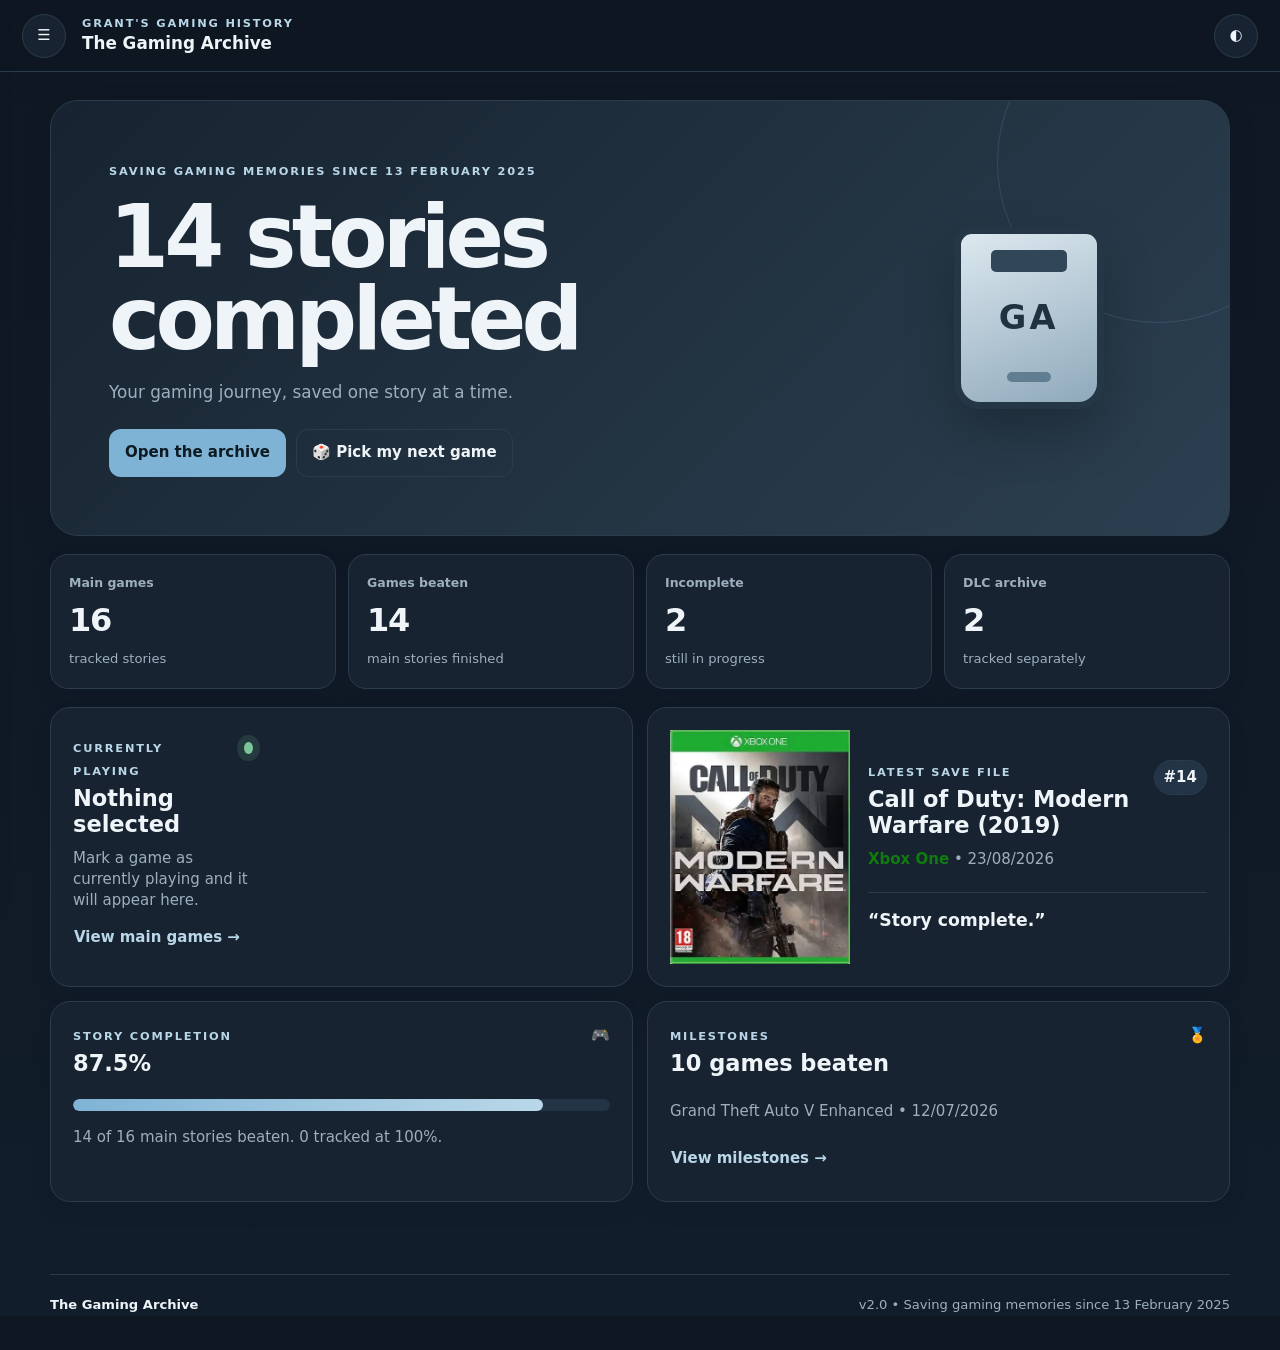
==== commit 9d9264ca: "Bump DLC card loader for selector refinements" ====
--- a/index.html
+++ b/index.html
@@ -12,4 +12,4 @@
 <section id="milestones" class="page"><div class="page-title"><div><span class="eyebrow">STORIES WORTH MARKING</span><h1>Milestones</h1><p>Milestones use main games only. DLC never counts towards them.</p></div></div><div id="milestoneList" class="milestone-grid"></div></section><section id="timeline" class="page"><div class="page-title"><div><span class="eyebrow">ROLL THE CREDITS</span><h1>Completion Timeline</h1><p>Every main story completion in date order.</p></div></div><div id="timelineList" class="timeline"></div></section><section id="memory" class="page"><div class="page-title"><div><span class="eyebrow">THE MOMENTS THAT STAY</span><h1>Memory Card</h1><p>Not every game needs a memory slot. Only the ones you want to remember.</p></div></div><div id="memoryList" class="memory-grid"></div></section><section id="hall" class="page"><div class="page-title"><div><span class="eyebrow">THE VERY BEST</span><h1>Hall of Fame</h1><p>Games that genuinely earned a permanent place in your gaming story.</p></div></div><div id="hallList" class="hall-grid"></div></section><section id="roulette" class="page"><div class="page-title"><div><span class="eyebrow">CAN'T PICK?</span><h1>Backlog Roulette</h1><p>Let the archive choose from your unfinished main games.</p></div></div><article class="roulette-card panel"><div class="roulette-orb">🎲</div><span class="eyebrow">YOUR NEXT ADVENTURE</span><h2 id="rouletteTitle">Ready when you are.</h2><p id="rouletteMeta" class="muted">The draw only uses unfinished main games.</p><button id="rouletteBtn" class="primary-btn">Roll the archive</button></article></section>
 <section id="add" class="page"><div class="page-title"><div><span class="eyebrow">LOCAL APP EDITS</span><h1>Add / Update</h1><p>Changes are saved on this device. Export a backup whenever you want to keep a copy.</p></div></div><article class="panel form-panel"><form id="entryForm"><div class="form-grid"><label>Entry type<select name="type" id="entryType"><option value="game">Main Game</option><option value="dlc">DLC</option></select></label><label>Title<input name="title" required></label><label>Series<input name="series"></label><label>Platform<input name="platform" required></label><label id="familyLabel">Platform family<select name="family"><option>PlayStation</option><option>Xbox</option><option>PC</option><option>Nintendo</option><option>Other</option></select></label><label id="formatLabel">Format<select name="format"><option>Digital</option><option>Disc</option><option>Disc (PS4 Disc)</option><option>Not recorded</option></select></label><label>Status<select name="status"><option>Not Started</option><option>Incomplete</option><option>Beaten</option><option>Completed</option></select></label><label id="startedLabel">Started date<input name="startedDate" type="date"></label><label>Completed date<input name="completedDate" type="date"></label><label id="playingLabel" class="check-label"><input name="currentlyPlaying" type="checkbox"> Currently playing</label><label id="parentLabel" class="hidden">Parent game<select name="parentGame" id="parentGameSelect"></select></label></div><label>Notes<textarea name="notes" rows="4"></textarea></label><div class="form-actions"><button class="primary-btn" type="submit">Save entry</button><button id="clearEntryForm" class="ghost-btn" type="button">Clear</button></div></form></article></section>
 <section id="backup" class="page"><div class="page-title"><div><span class="eyebrow">KEEP YOUR ARCHIVE SAFE</span><h1>Backup & Sync</h1><p>The app works offline and stores edits locally in this browser.</p></div></div><div class="backup-grid"><article class="panel"><span class="eyebrow">EXPORT</span><h2>Archive backup</h2><p class="muted">Download your full Gaming Archive as JSON.</p><button id="exportBtn" class="primary-btn">Export JSON</button></article><article class="panel"><span class="eyebrow">IMPORT</span><h2>Restore backup</h2><p class="muted">Load a previously exported Gaming Archive backup.</p><label class="file-btn">Choose JSON<input id="importFile" type="file" accept="application/json,.json"></label></article><article class="panel danger-panel"><span class="eyebrow">RESET</span><h2>Restore Version 2.0</h2><p class="muted">Removes local changes and reloads the original archive bundled with this version.</p><button id="resetBtn" class="danger-btn">Reset local archive</button></article></div></section></main>
-<dialog id="gameDialog" class="game-dialog"><button class="dialog-close" aria-label="Close">×</button><div id="dialogContent"></div></dialog><div id="toast" class="toast" role="status"></div><footer><strong>The Gaming Archive</strong><span>v2.0 • Saving gaming memories since 13 February 2025</span></footer><script src="./data.js?v=5"></script><script src="./archive-v2-loader.js?v=5"></script><script src="./archive-filters.js?v=5"></script><script src="./app.js?v=5"></script><script src="./archive-v2-runtime.js?v=5"></script><script src="./archive-dlc-cards.js?v=30"></script></body></html>+<dialog id="gameDialog" class="game-dialog"><button class="dialog-close" aria-label="Close">×</button><div id="dialogContent"></div></dialog><div id="toast" class="toast" role="status"></div><footer><strong>The Gaming Archive</strong><span>v2.0 • Saving gaming memories since 13 February 2025</span></footer><script src="./data.js?v=5"></script><script src="./archive-v2-loader.js?v=5"></script><script src="./archive-filters.js?v=5"></script><script src="./app.js?v=5"></script><script src="./archive-v2-runtime.js?v=5"></script><script src="./archive-dlc-cards.js?v=36"></script></body></html>
